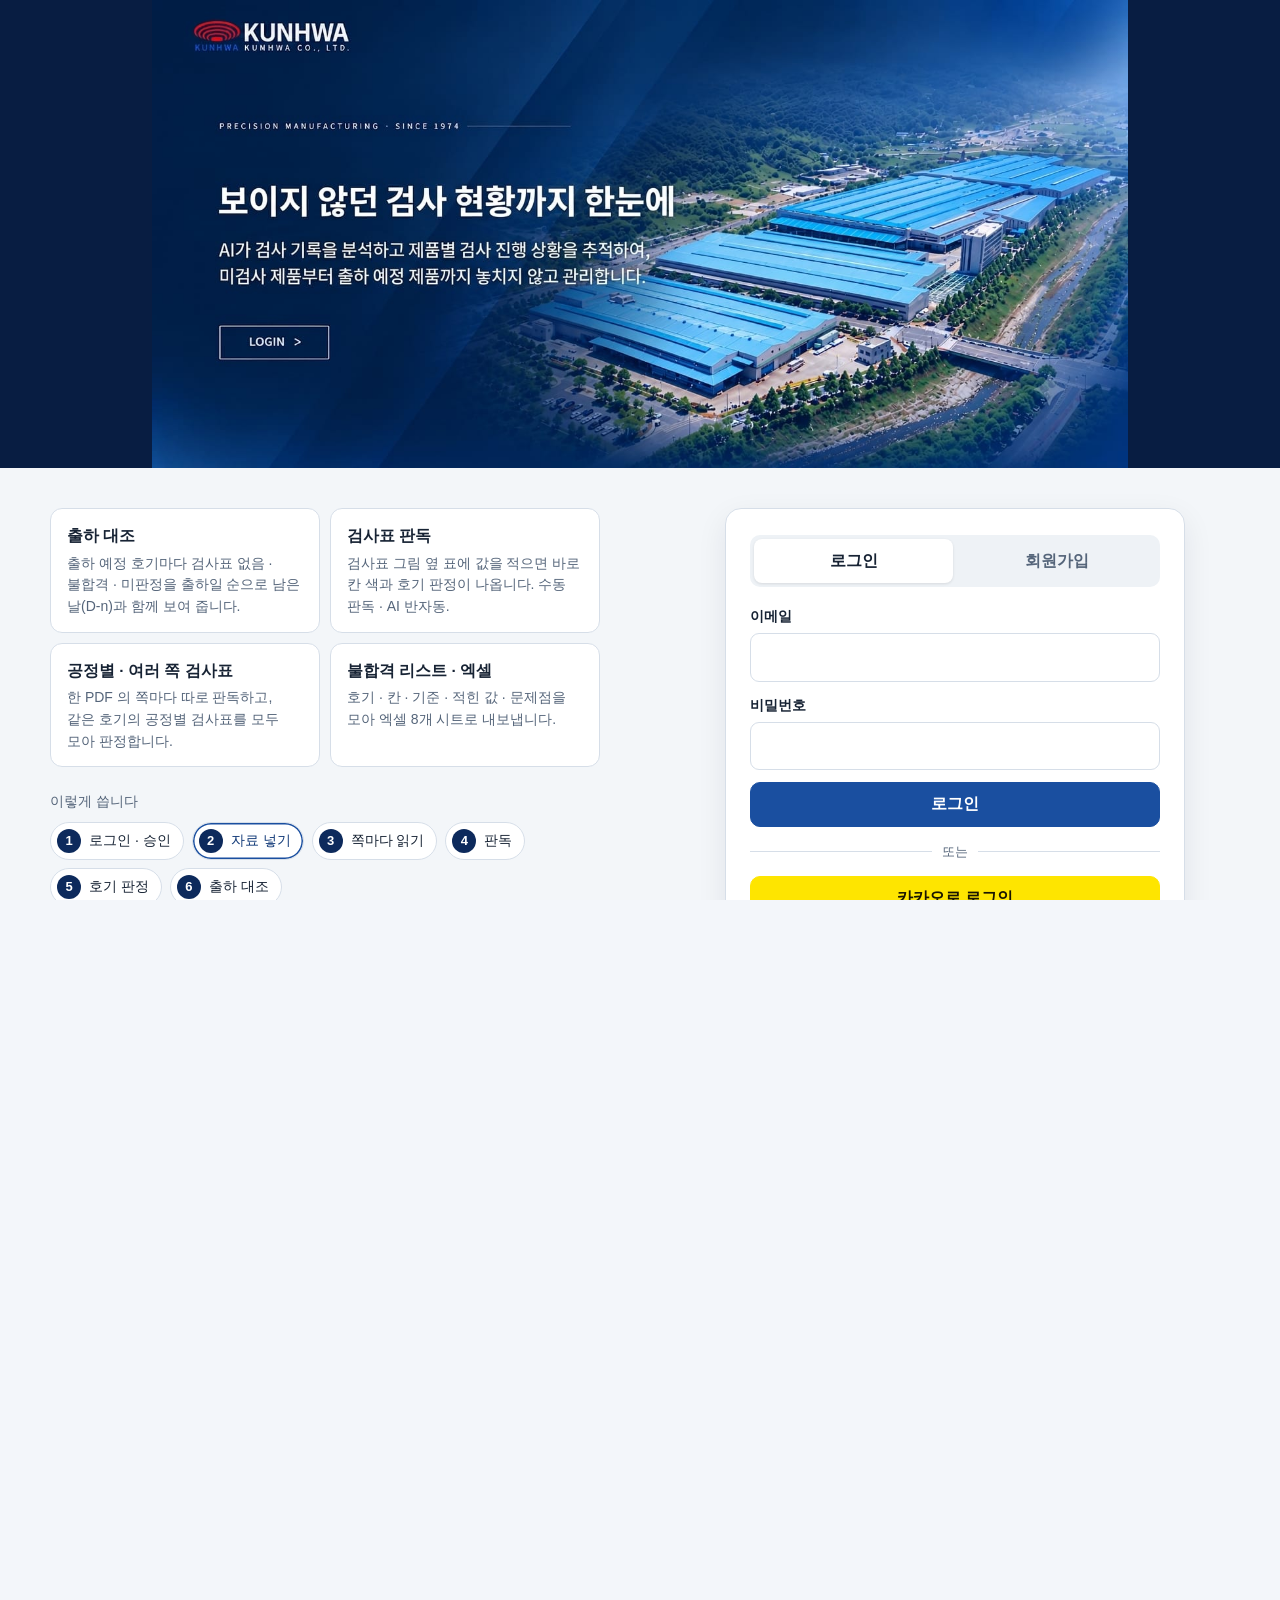
==== index.html @ 51ea40cb "대문 디자인 반영(01 회사 색 · 06 · 13 대문 그림 · 14 사진 배경) · 판 2026-11-10.3 Co-Authored-By: Claude Opus 5.5 <nore" ====
<!doctype html>
<html lang="ko">
<head>
  <meta charset="utf-8">
  <meta name="viewport" content="width=device-width, initial-scale=1">
  <title>불량 제품 파악 — v2.0</title>
  <meta name="description" content="공유폴더의 자주 검사 CHECK SHEET(수기 PDF)에서 모델·품번·호기와 측정값을 읽고(글자 층은 자동, 스캔은 사람·AI 반자동), 검사표에 적힌 공차로 호기별 합불을 판정해 출하일정과 맞춰 검사표 없음·불합격·미판정 리스트를 만드는 브라우저 도구(여러 쪽 · 공정별 검사표, 시트 풍선 체크)">
  <meta name="robots" content="noindex">
  <link rel="icon" href="data:image/svg+xml,%3Csvg xmlns='http://www.w3.org/2000/svg' viewBox='0 0 32 32'%3E%3Crect width='32' height='32' rx='7' fill='%230f2544'/%3E%3Cpath d='M9 6h11l4 4v16H9z' fill='none' stroke='%23fff' stroke-width='2'/%3E%3Cpath d='M12 18l3 3 6-7' fill='none' stroke='%237fb0ff' stroke-width='2.4'/%3E%3C/svg%3E">
  <!-- fresh-guard v3 (2026-10-21) — 배포 직후에도 강력 새로고침 없이 새 화면을 보이게 한다.
       GitHub Pages 는 HTML 을 max-age=600 으로 준다. 브라우저도, GitHub 앞단 캐시(Fastly)도 그동안 옛 HTML 을 줄 수 있다
       (Cloudflare 는 HTML 을 캐시하지 않는다 — cf-cache-status: DYNAMIC 실측).
       여기서 하는 일: 지금 화면의 Last-Modified(document.lastModified)와 서버의 최신 값(HEAD)을 비교해,
       서버 쪽이 새로우면 「?_fg=<판>」을 붙인 주소로 한 번 옮겨 간다. 질의가 붙은 주소는 브라우저 캐시에도 Fastly 캐시에도
       없어 반드시 새 판이 온다(실측 x-cache: MISS). 붙은 _fg 는 새 화면이 뜨자마자 주소창에서 지운다. 같은 판으로 두 번 돌지 않는다.
       v2: 열 때만이 아니라 앱 안 메뉴 이동(pushState·hashchange·popstate) 때도 15초에 한 번까지 다시 잰다(열어 둔 탭).
       v3: location.reload() 대신 질의 붙은 주소로 — reload 가 Fastly 에 남은 옛 판을 다시 받아 멈추던 것(10-21 build-data 강의안).
       탭 전환·포커스로는 옮기지 않는다(입력 유실). file:// 로 열면 아무것도 하지 않는다(data10-07 과 같음). ETag 는 Cloudflare 가 지워서 쓸 수 없다. 원본: dreamit-1000/scripts/fresh-guard/guard.html -->
  <script>(function(){try{var L=location,P='_fg',h=window.history,q=L.search;if(L.protocol==='file:')return;if(/[?&]_fg=/.test(q)&&h&&h.replaceState){q=q.replace(/([?&])_fg=[^&]*&?/,'$1').replace(/[?&]$/,'');h.replaceState(h.state,'',L.pathname+q+L.hash);}var d=Date.parse(document.lastModified),u=L.pathname+L.search,k='__fresh_guard',t=0;if(!d||!window.fetch||!window.sessionStorage)return;var g=function(s,v){return s+(s.indexOf('?')<0?'?':'&')+P+'='+v;};var c=function(){var n=Date.now();if(n-t<15000)return;t=n;fetch(g(u,n),{method:'HEAD',cache:'no-store'}).then(function(r){var lm=r.headers.get('last-modified'),f=lm&&Date.parse(lm);if(!f||f<=d+1000)return;if(sessionStorage.getItem(k)===lm)return;sessionStorage.setItem(k,lm);L.replace(g(L.pathname+L.search,f)+L.hash);})['catch'](function(){});};c();var p=h&&h.pushState;if(p)h.pushState=function(){var x=p.apply(this,arguments);c();return x;};addEventListener('hashchange',c);addEventListener('popstate',c);}catch(e){}})();</script>
  <link rel="stylesheet" href="css/style.css?v=2026-11-10.3">
  <!-- auth-kit: 로그인 전에는 도구 화면을 감춘다(js/auth.js 가 판정 뒤 푼다) -->
  <script>document.documentElement.classList.add('auth-lock')</script>
  <link rel="stylesheet" href="css/auth.css?v=2026-11-10.3">
  <!-- /auth-kit -->
</head>
<body>
  <a class="skip" href="#main">본문으로 건너뛰기</a>
  <div class="shell">
    <aside class="side" aria-label="주 메뉴">
      <a class="brand" href="#/import">
        <span class="brand-mark" aria-hidden="true">QC</span>
        <span class="brand-text">
          <span class="brand-name">불량 제품 파악</span>
          <span class="brand-sub">data10-13 · v2.0</span>
        </span>
      </a>
      <nav class="nav" id="nav"></nav>
    </aside>

    <div class="body">
      <header class="topbar">
        <a class="scope-chip" id="dataChip" href="#/ship"></a>
        <span class="topbar-note" id="storeNote"></span>
      </header>
      <div id="sampleBanner" class="sample-banner" hidden></div>
      <main id="main" class="main" tabindex="-1"></main>
      <footer class="site-footer">
        v2.0 · 엑셀과 PDF 는 이 브라우저 안에서만 읽고 저장합니다(서버로 보내지 않음) · AI 자동 보내기는 설정한 경우에만
      </footer>
    </div>
  </div>

  <div id="toast" class="toast" role="status" aria-live="polite" hidden></div>

  <!-- 로컬 파일(file://)로 열어도 돌도록 module 이 아닌 일반 스크립트로 불러옵니다. pdf.js 와 샘플 PDF 는 처음 필요할 때 불러옵니다(app.js) -->
  <script src="vendor/xlsx.full.min.js?v=2026-11-10.3"></script>
  <script src="js/logic.js?v=2026-11-10.3"></script>
  <script src="js/sample-data.js?v=2026-11-10.3"></script>
  <script src="js/store.js?v=2026-11-10.3"></script>
  <script src="js/ai-endpoint.js?v=2026-11-10.3"></script>
  <script src="js/ai-panel.js?v=2026-11-10.3"></script>
  <script src="js/app.js?v=2026-11-10.3"></script>
  <!-- auth-kit: 로그인 · 사용 신청 · 승인(정본 data10-00/kit/auth) -->
  <script src="vendor/supabase.js?v=2026-11-10.3"></script>
  <script src="js/auth-config.js?v=2026-11-10.3"></script>
  <script src="js/auth.js?v=2026-11-10.3"></script>
  <!-- /auth-kit -->
</body>
</html>
---- css/style.css ----
/* 불량 제품 파악 — 1단계 화면 스타일
   뼈대(짙은 남색 사이드바 + 밝은 본문)와 부품은 data10-11 에서 가져왔습니다.
   360px 까지 반응형, 좁은 화면에서는 사이드바가 위쪽 메뉴로 바뀝니다. 그래프 색은 --series-* 변수. */
:root {
  --container-pad: 16px;
  --bg: #f3f6fa;
  --surface: #ffffff;
  --text: #16202c;
  --muted: #56616f;
  --line: #d6dde6;
  --primary: #2f73d9;
  --primary-dark: #215cb4;
  --primary-soft: #e8f0fc;
  --on-primary: #ffffff;
  --side: #0f2544;
  --side-2: #183a66;
  --on-side: #e7eef8;
  --on-side-muted: #9fb2cc;
  --danger: #b3261e;
  --warn-bg: #fff4d6;
  --ok: #1b6e3a;
  --fact: #1b6e3a;
  --obs: #8a4b00;
  --radius: 10px;
  --series-1: #2a78d6;    /* 불량률 */
  --series-2: #eb6834;    /* 목표 초과·몰린 조건 */
  --series-3: #1baf7a;    /* 목표선 */
  --series-plan: #9aa7b8; /* 작업수량·표본 적음(중립 회색) */
  --caution-bg: #fff4d6;
  --caution: #6b4d00;
}
@media (min-width: 640px) { :root { --container-pad: 24px; } }
@media (min-width: 1024px) { :root { --container-pad: 32px; } }

*, *::before, *::after { box-sizing: border-box; }
html { -webkit-text-size-adjust: 100%; }
body {
  margin: 0;
  background: var(--bg);
  color: var(--text);
  font-family: "Pretendard", "Apple SD Gothic Neo", "Malgun Gothic", "Noto Sans KR", system-ui, sans-serif;
  font-size: 16px;
  line-height: 1.6;
  word-break: keep-all;
  overflow-wrap: break-word;
}
button, input, select, textarea { font: inherit; color: inherit; }
input[type="file"] { max-width: 100%; }
img { max-width: 100%; display: block; }
h1, h2, h3 { line-height: 1.3; margin: 0 0 .5em; }
h1 { font-size: 1.6rem; }
h2 { font-size: 1.2rem; }
h3 { font-size: 1.05rem; }
p { margin: 0 0 .75em; }
a { color: var(--primary); }
.sr { position: absolute; width: 1px; height: 1px; overflow: hidden; clip: rect(0 0 0 0); white-space: nowrap; }
.skip { position: absolute; left: -999px; }
.skip:focus { left: 8px; top: 8px; background: #fff; padding: 8px; z-index: 50; }
[hidden] { display: none !important; }

/* ── 뼈대: 사이드바 + 본문 ─────────────────── */
.shell { display: grid; grid-template-columns: 250px minmax(0, 1fr); min-height: 100vh; }
.side { background: var(--side); color: var(--on-side); padding: 20px 12px; position: sticky; top: 0; height: 100vh; overflow-y: auto; }
.brand { display: flex; align-items: center; gap: 10px; text-decoration: none; color: var(--on-side); padding: 0 8px 18px; }
.brand-mark { font-weight: 800; font-size: 1.4rem; letter-spacing: .02em; }
.brand-text { display: flex; flex-direction: column; min-width: 0; }
.brand-name { font-weight: 800; font-size: 1.05rem; }
.brand-sub { font-size: .78rem; color: var(--on-side-muted); }
.nav { display: flex; flex-direction: column; gap: 4px; }
.nav a {
  display: grid; grid-template-columns: 28px minmax(0, 1fr); gap: 2px 8px; align-items: baseline;
  padding: 10px 12px; border-radius: var(--radius); color: var(--on-side); text-decoration: none;
}
.nav a .no { font-size: .78rem; color: var(--on-side-muted); }
.nav a .t { font-weight: 700; font-size: .95rem; }
.nav a .s { grid-column: 2; font-size: .78rem; color: var(--on-side-muted); }
.nav a:hover { background: rgba(255, 255, 255, .06); }
.nav a[aria-current="page"] { background: var(--side-2); }
.nav a[aria-current="page"] .no { color: #7fb0ff; }

.body { min-width: 0; display: flex; flex-direction: column; }
.topbar {
  display: flex; flex-wrap: wrap; align-items: center; gap: 8px 16px;
  padding: 12px var(--container-pad); background: var(--surface); border-bottom: 1px solid var(--line);
  position: sticky; top: 0; z-index: 10;
}
.scope-chip {
  display: inline-flex; flex-wrap: wrap; gap: 2px 8px; align-items: center; min-width: 0; max-width: 100%;
  padding: 6px 14px; border-radius: 16px; background: var(--primary-soft); border: 1px solid #c3d6f3;
  color: #17427e; font-weight: 700; font-size: .9rem; text-decoration: none;
}
.scope-chip .dim { font-weight: 500; color: var(--muted); }
.topbar-note { margin-left: auto; font-size: .85rem; color: var(--muted); }
.sample-banner { background: var(--warn-bg); border-bottom: 1px solid #e8cf85; color: #5a4400; font-size: .92rem; padding: 8px var(--container-pad); }
.main { padding: 24px var(--container-pad) 48px; width: 100%; max-width: calc(1280px + 2 * var(--container-pad)); }
.main:focus { outline: none; }
.site-footer { margin-top: auto; border-top: 1px solid var(--line); background: var(--surface); color: var(--muted); font-size: .85rem; padding: 14px var(--container-pad); }

@media (max-width: 1023px) {
  .shell { grid-template-columns: minmax(0, 1fr); }
  .side { position: static; height: auto; padding: 12px var(--container-pad); }
  .brand { padding: 0 0 10px; }
  .nav { flex-direction: row; flex-wrap: wrap; gap: 4px; }
  .nav a { display: inline-flex; gap: 6px; padding: 6px 10px; }
  .nav a .s { display: none; }
  .topbar { position: static; }
}

/* ── 공통 부품 ─────────────────────────── */
.stage { font-size: .8rem; font-weight: 800; color: var(--primary); letter-spacing: .04em; margin-bottom: 4px; }
.page-head { display: flex; flex-wrap: wrap; align-items: flex-end; gap: 8px 16px; margin-bottom: 18px; }
.page-head .titles { margin-right: auto; min-width: 0; }
.page-head h1 { margin: 0; }
.page-head .lead { color: var(--muted); margin: 4px 0 0; }
.card { background: var(--surface); border: 1px solid var(--line); border-radius: 14px; padding: 20px; margin-bottom: 20px; min-width: 0; }
.card > h2 { font-size: 1.05rem; }
.note { color: var(--muted); font-size: .9rem; }
.grid-2 { display: grid; grid-template-columns: repeat(2, minmax(0, 1fr)); gap: 20px; }
@media (max-width: 900px) { .grid-2 { grid-template-columns: minmax(0, 1fr); } }

.btn {
  display: inline-flex; align-items: center; justify-content: center; gap: 8px;
  min-height: 44px; padding: 8px 16px; border-radius: var(--radius);
  border: 1px solid var(--line); background: var(--surface); cursor: pointer; font-weight: 700; text-decoration: none; color: var(--text);
}
.btn:hover { border-color: var(--primary); }
.btn:disabled { opacity: .5; cursor: not-allowed; }
.btn-primary { background: var(--primary); color: var(--on-primary); border-color: var(--primary); }
.btn-primary:hover { background: var(--primary-dark); }
.btn-danger { color: var(--danger); border-color: var(--danger); }
.btn-sm { min-height: 36px; padding: 4px 12px; font-size: .9rem; }
.btn-big { min-height: 52px; font-size: 1.05rem; padding: 12px 28px; }
.btn-row { display: flex; flex-wrap: wrap; gap: 8px; }

/* 양식 */
.form-grid { display: grid; grid-template-columns: repeat(3, minmax(0, 1fr)); gap: 14px 18px; }
.form-grid .span-all { grid-column: 1 / -1; }
@media (max-width: 1100px) { .form-grid { grid-template-columns: repeat(2, minmax(0, 1fr)); } }
@media (max-width: 560px) { .form-grid { grid-template-columns: minmax(0, 1fr); } }
.field { display: flex; flex-direction: column; gap: 4px; min-width: 0; }
.field > span { font-weight: 700; font-size: .9rem; }
.field > span .req { color: var(--danger); margin-left: 4px; }
.field input, .field select, .field textarea {
  width: 100%; min-height: 44px; padding: 8px 10px; border: 1px solid var(--line); border-radius: var(--radius); background: var(--surface);
}
.field textarea { min-height: 80px; resize: vertical; }
.field .hint { font-size: .82rem; color: var(--muted); }
.field .err { color: var(--danger); font-size: .88rem; }
.field.invalid input, .field.invalid select, .field.invalid textarea { border-color: var(--danger); }
fieldset.block { border: 1px solid var(--line); border-radius: 14px; padding: 16px 18px 18px; margin: 0 0 18px; background: var(--surface); min-width: 0; }
fieldset.block legend { font-weight: 800; padding: 0 6px; }
details.block { border: 1px solid var(--line); border-radius: 14px; padding: 8px 18px; margin: 0 0 10px; background: var(--surface); min-width: 0; }
details.block[open] { padding-bottom: 16px; }
details.block > summary { font-weight: 800; overflow-wrap: anywhere; }
.view-toggle { display: inline-flex; border: 1px solid var(--line); border-radius: 10px; overflow: hidden; }
.view-toggle button { border: 0; background: var(--surface); padding: 6px 14px; font: inherit; cursor: pointer; min-height: 36px; }
.view-toggle button[aria-pressed="true"] { background: var(--primary); color: #fff; font-weight: 700; }
table.list.pivot td.label { white-space: nowrap; }
table.list.alias td:first-child { font-weight: 700; }
.kind { display: inline-block; font-size: .75rem; font-weight: 800; padding: 1px 8px; border-radius: 999px; margin-left: 6px; vertical-align: middle; }
.kind.fact { background: #e3f3e8; color: var(--fact); }
.kind.obs { background: #fdf0dc; color: var(--obs); }
.kind.meta { background: #eef1f5; color: var(--muted); }
.submit-bar { display: flex; justify-content: flex-end; gap: 8px; flex-wrap: wrap; position: sticky; bottom: 0; background: var(--bg); padding: 12px 0; }

/* 표 */
.table-wrap { overflow-x: auto; border: 1px solid var(--line); border-radius: var(--radius); background: var(--surface); }
table.list { width: 100%; border-collapse: collapse; font-size: .92rem; }
table.list th, table.list td { padding: 8px 10px; border-bottom: 1px solid var(--line); text-align: left; vertical-align: top; }
table.list th { background: #eef2f7; white-space: nowrap; }
table.list td.num, table.list th.num { text-align: right; white-space: nowrap; }
table.list td.zero { color: #a3adba; }
table.list tr.differs td { background: #fffaf0; }
table.list td.blk { color: var(--muted); font-size: .82rem; white-space: nowrap; }
.heat-1 { background: #eef4fd; } .heat-2 { background: #d9e7fb; } .heat-3 { background: #bcd4f7; }

/* 통계 타일 */
.tiles { display: grid; grid-template-columns: repeat(4, minmax(0, 1fr)); gap: 12px; margin-bottom: 20px; }
@media (max-width: 900px) { .tiles { grid-template-columns: repeat(2, minmax(0, 1fr)); } }
.tile { background: var(--surface); border: 1px solid var(--line); border-radius: 14px; padding: 14px 16px; min-width: 0; }
.tile .k { font-size: .85rem; color: var(--muted); }
.tile .v { font-size: 1.6rem; font-weight: 800; }

/* 가져오기 */
.map-grid { display: grid; grid-template-columns: repeat(auto-fill, minmax(260px, 1fr)); gap: 10px 16px; }
.map-row { display: flex; flex-direction: column; gap: 4px; min-width: 0; border: 1px solid var(--line); border-radius: 10px; padding: 8px 10px; background: #fafbfd; }
.map-row .col { font-weight: 800; }
.map-row .ex { font-size: .8rem; color: var(--muted); overflow: hidden; text-overflow: ellipsis; white-space: nowrap; }
.map-row select { min-height: 38px; border: 1px solid var(--line); border-radius: 8px; padding: 4px 8px; background: #fff; width: 100%; }

.alert { padding: 10px 14px; border-radius: var(--radius); margin: 10px 0; }
.alert.warn { background: #fdecea; color: #7a1c14; }
.alert.info { background: #eaf1fa; color: #123a66; }
.empty { text-align: center; padding: 40px 16px; color: var(--muted); }

/* 대화상자·알림 */
.dialog { border: none; border-radius: 12px; padding: 0; width: min(640px, calc(100vw - 32px)); max-height: calc(100vh - 32px); }
.dialog::backdrop { background: rgba(0, 0, 0, .45); }
.dialog-body { padding: 20px; }
.dialog-actions { display: flex; justify-content: flex-end; gap: 8px; margin-top: 16px; flex-wrap: wrap; }
.toast { position: fixed; left: 50%; bottom: 24px; transform: translateX(-50%); background: #1b2430; color: #fff; padding: 12px 18px; border-radius: var(--radius); z-index: 100; max-width: calc(100vw - 32px); }
.toast.error { background: var(--danger); }


/* ── data09-25 에서 이어 온 부품 ─────────── */
.filters { display: grid; grid-template-columns: repeat(auto-fit, minmax(min(100%, 200px), 1fr)); gap: 12px 16px; align-items: end; }
.filters .span-all { grid-column: 1 / -1; margin: 0; }
h2.sec { font-size: 1.15rem; margin: 4px 0 12px; }
.tile .v { font-size: 1.35rem; }
.map-row.missing { border-color: var(--danger); background: #fdf3f2; }
.map-row .req { color: var(--danger); font-size: .78rem; }
details > summary { cursor: pointer; font-weight: 700; padding: 6px 0; min-height: 32px; }
details.warn-list ul { max-height: 240px; overflow: auto; font-size: .88rem; }
details.card.rules > summary { font-weight: 700; }
.charts { display: grid; grid-template-columns: repeat(2, minmax(0, 1fr)); gap: 16px; margin-bottom: 16px; }
@media (max-width: 900px) { .charts { grid-template-columns: minmax(0, 1fr); } }
.fig { margin: 0; border: 1px solid var(--line); border-radius: var(--radius); padding: 10px 12px; min-width: 0; background: var(--surface); }
.fig figcaption { font-weight: 800; font-size: .92rem; }
svg.chart { width: 100%; height: auto; display: block; }
svg.chart .grid { stroke: #e6eaf0; stroke-width: 1; }
svg.chart .axis { stroke: #b9c2ce; stroke-width: 1; }
svg.chart .tick { fill: var(--muted); font-size: 12px; }
svg.chart .ln { fill: none; stroke-width: 2; stroke-linejoin: round; }
svg.chart .dot { stroke: var(--surface); stroke-width: 2; }
.legend { display: flex; flex-wrap: wrap; gap: 4px 14px; font-size: .82rem; color: var(--muted); min-height: 4px; }
.legend .lg { display: inline-flex; align-items: center; gap: 6px; }
.legend i { width: 12px; height: 12px; border-radius: 3px; display: inline-block; }
table.list tr.sum td { background: #eef2f7; font-weight: 700; }
table.list tr.total td { background: #dfe7f2; }
table.list td.indent { padding-left: 22px; }
table.list.weekly td:last-child { min-width: 220px; }
table.list.items input[type="text"], table.list.items input:not([type]) { width: 100%; min-height: 36px; padding: 4px 6px; border: 1px solid var(--line); border-radius: 8px; }
table.list tr.excluded td { color: #8b95a3; }
.an-list { display: grid; gap: 10px; }
.an { border: 1px solid var(--line); border-left-width: 5px; border-radius: var(--radius); padding: 10px 14px; min-width: 0; }
.an.lv-bad { border-left-color: var(--danger); }
.an.lv-warn { border-left-color: #c98500; }
.an-top { display: flex; flex-wrap: wrap; align-items: center; gap: 4px 8px; }
.an-ev { margin: 6px 0 4px; font-weight: 600; }
.an .note { margin: 2px 0; }
.tag.caution { background: var(--caution-bg); color: var(--caution); }
.drop { display: flex; flex-wrap: wrap; align-items: center; gap: 10px 16px; padding: 22px; border: 2px dashed var(--line); border-radius: 14px; background: #fafbfd; margin-bottom: 12px; }
.drop.over { border-color: var(--primary); background: var(--primary-soft); }
.btn { position: relative; }
.btn input[type="file"] { position: absolute; width: 1px; height: 1px; overflow: hidden; clip: rect(0 0 0 0); }
.steps { margin: 8px 0 12px; padding-left: 22px; }
.mono { font-family: ui-monospace, Menlo, Consolas, monospace; font-size: .85rem; }
textarea { width: 100%; min-height: 120px; padding: 8px 10px; border: 1px solid var(--line); border-radius: var(--radius); background: var(--surface); resize: vertical; }
.paper { padding: 28px; }
.rp h1 { font-size: 1.4rem; }
.rp h2 { font-size: 1.1rem; margin-top: 18px; }
.rp .pre { white-space: pre-line; background: #fafbfd; border: 1px solid var(--line); border-radius: var(--radius); padding: 12px 14px; }
.ai-send { display: inline-flex; align-items: center; flex-wrap: wrap; gap: 4px; }
@media (max-width: 700px) { .paper { padding: 16px; } }

@media print {
  .side, .topbar, .site-footer, .sample-banner, .no-print, .toast, .filters { display: none !important; }
  .shell { display: block; }
  body { background: #fff; font-size: 10.5pt; }
  .main { padding: 0; max-width: none; }
  .card { border: none; padding: 0; }
  .table-wrap { overflow: visible; border: none; }
  table.list th, table.list td { padding: 3px 5px; }
}
.mask-box { border: 1px solid var(--line); border-radius: 12px; padding: 10px 14px; margin: 0 0 12px; background: #fafbfd; }
.mask-box .opt { margin: 0; }

/* ── data10-11 추가 ─────────────────────── */
.opt { position: relative; display: flex; gap: 10px; align-items: flex-start; padding: 10px 12px; border: 1px solid var(--line); border-radius: var(--radius); background: var(--surface); cursor: pointer; min-width: 0; }
.opt input { margin-top: 4px; flex: none; width: 18px; height: 18px; accent-color: var(--primary); }
.opt .t { font-weight: 700; display: block; }
.opt .s { font-size: .82rem; color: var(--muted); display: block; }
.tag { display: inline-block; font-size: .75rem; font-weight: 800; padding: 1px 8px; border-radius: 999px; background: #eef1f5; color: var(--muted); }
.tag.warn { background: #fdecea; color: #7a1c14; }
.tag.m4 { background: var(--primary-soft); color: #17427e; }
svg.chart .ref { stroke: var(--series-3); stroke-width: 2; stroke-dasharray: 6 4; }
svg.chart .ref.now { stroke: #8a95a5; }
svg.chart .ref-label { fill: #12704d; font-size: 12px; font-weight: 700; }
svg.chart .ref-label.now { fill: #56616f; }
svg.chart .tick.val { font-weight: 700; fill: var(--text); }
.legend .ref-sw { width: 16px; height: 0; border-top: 2px dashed var(--series-3); border-radius: 0; background: none; }
.legend .ref-sw.now { border-top-color: #8a95a5; }
table.list tr.small td { color: #8b95a3; }
table.list td.over { color: #9a2a12; font-weight: 700; }
table.list.cross td.num { min-width: 86px; }
table.list.cross td.heat-1 { background: #fdf0e8; } table.list.cross td.heat-2 { background: #fbd9c6; } table.list.cross td.heat-3 { background: #f6b896; }
table.list.cross td.low { background: #eaf5ef; }
.small-mark { color: #8b95a3; font-size: .8rem; white-space: nowrap; }
.hot-list { display: grid; gap: 10px; }
.hot { border: 1px solid var(--line); border-left: 5px solid var(--series-2); border-radius: var(--radius); padding: 10px 14px; min-width: 0; }
.hot-top { display: flex; flex-wrap: wrap; gap: 4px 8px; align-items: center; }
.hot-top strong { font-size: 1.02rem; }
.hot .ev { margin: 6px 0 2px; font-weight: 600; }
.hot .note { margin: 2px 0; }
.m4-sec { margin-bottom: 20px; }
.m4-sec > h2 { display: flex; flex-wrap: wrap; gap: 6px 10px; align-items: baseline; }
.dim-grid { display: grid; grid-template-columns: repeat(2, minmax(0, 1fr)); gap: 16px; }
@media (max-width: 1100px) { .dim-grid { grid-template-columns: minmax(0, 1fr); } }
.dim-box { min-width: 0; }
.dim-box h3 { margin-top: 4px; }
.tabs { display: flex; flex-wrap: wrap; gap: 6px; margin-bottom: 12px; }
.tabs button { min-height: 40px; padding: 6px 14px; border: 1px solid var(--line); border-radius: 999px; background: var(--surface); cursor: pointer; font-weight: 700; }
.tabs button[aria-pressed="true"] { background: var(--primary); border-color: var(--primary); color: var(--on-primary); }
.inline-form { display: grid; grid-template-columns: repeat(auto-fit, minmax(min(100%, 160px), 1fr)); gap: 10px 14px; align-items: end; }
.goal { display: flex; flex-wrap: wrap; gap: 4px 12px; align-items: baseline; }
.goal .big { font-size: 1.6rem; font-weight: 800; }
.goal .over { color: #9a2a12; }
.goal .ok { color: var(--ok); }
.tile .v.over { color: #9a2a12; }
.tile .v.ok { color: var(--ok); }
svg.chart.hbar .tick { font-size: 15px; }

/* ── data10-13 추가 (판독 화면 · 상태 표시) ─────────── */
.st { display: inline-block; font-size: .78rem; font-weight: 800; padding: 1px 9px; border-radius: 999px; white-space: nowrap; background: #eef1f5; color: var(--muted); }
.st.pass { background: #e3f3e8; color: var(--ok); }
.st.fail { background: #fdecea; color: #9a2a12; }
.st.hold { background: var(--caution-bg); color: var(--caution); }
.st.wait { background: var(--primary-soft); color: #17427e; }
.st.missing { background: #f3e8fd; color: #5b2a86; }
.st.nospec, .st.extra { background: #eef1f5; color: var(--muted); }
.st.near { background: #fff4d6; color: var(--caution); }
table.list tr.row-fail td { background: #fff7f5; }
table.list tr.row-missing td { background: #faf6fe; }
.read-bar { display: flex; flex-wrap: wrap; gap: 8px; align-items: center; margin-bottom: 12px; }
.read-bar select { min-height: 44px; border: 1px solid var(--line); border-radius: var(--radius); padding: 6px 10px; background: var(--surface); max-width: 100%; min-width: 0; flex: 1 1 260px; }
.read-grid { display: grid; grid-template-columns: minmax(0, 1fr) 380px; gap: 16px; align-items: start; }
@media (max-width: 1100px) { .read-grid { grid-template-columns: minmax(0, 1fr); } }
.viewer { border: 1px solid var(--line); border-radius: var(--radius); background: #e9edf2; overflow: auto; max-height: 82vh; min-width: 0; }
.viewer.big { max-height: 82vh; }
.page-wrap { position: relative; margin: 0 auto; background: #fff; }
.page-wrap canvas { display: block; width: 100%; height: auto; }
.mask-layer { position: absolute; inset: 0; }
.mask-layer.drawing { cursor: crosshair; touch-action: none; }
.mask { position: absolute; border: 2px dashed #b3261e; background: rgba(179, 38, 30, .08); }
.mask span { position: absolute; left: 0; top: -1.5em; font-size: .72rem; font-weight: 700; color: #7a1c14; background: #fff; padding: 0 4px; border-radius: 4px; white-space: nowrap; }
.viewer-msg { padding: 40px 16px; text-align: center; color: var(--muted); }
.read-form { position: sticky; top: 76px; }
@media (max-width: 1100px) { .read-form { position: static; } }
.item-rows { display: grid; gap: 8px; margin: 10px 0; }
.item-row { display: grid; grid-template-columns: minmax(0, 1fr) 120px; gap: 4px 10px; align-items: center; border: 1px solid var(--line); border-radius: var(--radius); padding: 8px 10px; background: #fafbfd; }
.item-row .nm { font-weight: 700; }
.item-row .sp { grid-column: 1; font-size: .8rem; color: var(--muted); }
.item-row input { grid-column: 2; grid-row: 1 / span 2; width: 100%; min-height: 44px; padding: 6px 8px; border: 1px solid var(--line); border-radius: 8px; font-size: 1.05rem; text-align: right; }
.item-row .jd { grid-column: 1 / -1; font-size: .82rem; min-height: 1.2em; }
.item-row.fail { border-color: #e7a99f; background: #fff7f5; }
.item-row.pass { border-color: #b9dcc5; }
.item-row.hold { border-color: #e8cf85; background: #fffbef; }
.item-row.low input { background: #fff4d6; }
.meta-grid { display: grid; grid-template-columns: repeat(3, minmax(0, 1fr)); gap: 8px; }
@media (max-width: 480px) { .meta-grid { grid-template-columns: minmax(0, 1fr); } }
.verdict { display: flex; flex-wrap: wrap; align-items: center; gap: 6px 10px; padding: 10px 12px; border-radius: var(--radius); background: #eef2f7; font-weight: 700; }
.mon-bars { display: grid; gap: 8px; }
.mon-bar { display: grid; grid-template-columns: 96px minmax(0, 1fr) 110px; gap: 10px; align-items: center; font-size: .9rem; }
.mon-bar .bar { display: flex; height: 22px; border-radius: 6px; overflow: hidden; background: #eef1f5; }
.mon-bar .bar i { display: block; height: 100%; }
.mon-bar .bar i.pass { background: #5fb27f; } .mon-bar .bar i.fail { background: #d4573f; } .mon-bar .bar i.hold { background: #e0b44a; }
.mon-bar .bar i.wait { background: #8fb3e8; } .mon-bar .bar i.missing { background: #a98bc9; }
.legend i.pass { background: #5fb27f; } .legend i.fail { background: #d4573f; } .legend i.hold { background: #e0b44a; } .legend i.wait { background: #8fb3e8; } .legend i.missing { background: #a98bc9; }
@media (max-width: 560px) { .mon-bar { grid-template-columns: 70px minmax(0, 1fr); } .mon-bar .num { grid-column: 1 / -1; } }
.steps-row { display: grid; grid-template-columns: repeat(3, minmax(0, 1fr)); gap: 12px; }
@media (max-width: 900px) { .steps-row { grid-template-columns: minmax(0, 1fr); } }
.step-card { border: 1px solid var(--line); border-radius: 14px; padding: 16px; background: var(--surface); min-width: 0; }
.step-card h3 { display: flex; gap: 8px; align-items: baseline; }
.step-card .done { color: var(--ok); font-size: .85rem; font-weight: 700; }
table.list.spec input { width: 100%; min-width: 64px; min-height: 36px; padding: 4px 6px; border: 1px solid var(--line); border-radius: 8px; }
table.list.spec select { min-height: 36px; border: 1px solid var(--line); border-radius: 8px; }
table.list td.nw { white-space: nowrap; }

/* ── 2차 (2026-10-28) — 자주 검사 CHECK SHEET 판독 표 · 출하 대조 ─────────── */
.read-grid { grid-template-columns: minmax(0, 1fr); }
@media (min-width: 1360px) { .read-grid { grid-template-columns: minmax(0, 1fr) 520px; } }
.read-form { position: static; }   /* 항목 표가 길어 화면보다 높을 수 있음 */
.meta-grid.six { grid-template-columns: repeat(3, minmax(0, 1fr)); }
@media (max-width: 560px) { .meta-grid.six { grid-template-columns: repeat(2, minmax(0, 1fr)); } }
.meta-grid .field input { min-height: 40px; }
.field.from-name input, input.from-name { background: #fff4d6; border-color: #e8cf85; }
table.list.sheet-grid { min-width: 100%; width: auto; }
table.list.sheet-grid th, table.list.sheet-grid td { padding: 4px 6px; vertical-align: middle; }
table.list.sheet-grid td.no { text-align: center; font-weight: 700; }
table.list.sheet-grid td.lab { min-width: 110px; }
table.list.sheet-grid td.lab small { display: block; color: var(--muted); font-size: .76rem; }
table.list.sheet-grid td.lab small.bad { color: #9a2a12; font-weight: 700; }
table.list.sheet-grid td.sub { font-size: .8rem; color: var(--muted); text-align: center; }
table.list.sheet-grid th.hcol { min-width: 84px; position: relative; padding-right: 20px; }
table.list.sheet-grid th.hcol input { width: 100%; min-height: 34px; padding: 3px 5px; border: 1px solid var(--line); border-radius: 6px; font-weight: 700; }
table.list.sheet-grid th.hcol .x { position: absolute; right: 2px; top: 50%; transform: translateY(-50%); border: 0; background: none; cursor: pointer; color: var(--muted); font-size: 1rem; padding: 2px; }
table.list.sheet-grid td.v input { width: 78px; min-height: 36px; padding: 3px 5px; border: 1px solid var(--line); border-radius: 6px; text-align: right; font-size: .98rem; background: #fff; }
table.list.sheet-grid td.v input.low { background: #fff4d6; }
table.list.sheet-grid td.v.pass input { border-color: #8fc8a4; }
table.list.sheet-grid td.v.near input { border-color: #e0b44a; }
table.list.sheet-grid td.v.chk input { border-color: #8fb3e8; }
table.list.sheet-grid td.v.fail input { border-color: #d4573f; background: #fdecea; color: #9a2a12; font-weight: 700; }
table.list.sheet-grid td.v.hold input { border-color: #e0b44a; background: #fffbef; }
table.list.sheet-grid td.pr input { width: 120px; min-height: 34px; padding: 3px 5px; border: 1px solid var(--line); border-radius: 6px; }
table.list.sheet-grid tr.first td { border-top: 2px solid var(--line); }
table.list.sheet-grid tfoot th, table.list.sheet-grid tfoot td { background: #eef2f7; }
.jd-detail { margin: 8px 0 0; min-height: 1.2em; }
.dd { font-variant-numeric: tabular-nums; white-space: nowrap; }
.dd.soon { color: #9a2a12; font-weight: 800; }
.dd.past { color: var(--muted); }
.ref-date { display: flex; flex-wrap: wrap; align-items: end; gap: 8px; }
.ref-date .field input { min-height: 40px; }
pre.prompt { white-space: pre-wrap; background: #fafbfd; border: 1px solid var(--line); border-radius: 10px; padding: 10px; overflow-wrap: anywhere; }

/* 2026-11-10 — 쪽 방향 · 가릴 영역 범위 · 수동 판독 · 보류 빈 칸 */
.rot-bar { align-items: center; margin: 0 0 10px; gap: 6px; }
.rot-bar .note { margin-right: 4px; }
.mask-help .field { margin: 0; max-width: 420px; }
.mask-help select { max-width: 100%; }
.mask .mask-x { position: absolute; right: -11px; top: -11px; width: 24px; height: 24px; min-height: 0; padding: 0; border-radius: 50%; border: 1px solid #b3261e; background: #fff; color: #b3261e; font-weight: 700; line-height: 1; cursor: pointer; }
.manual-bar .btn-row { margin: 0; }
table.list.sheet-grid td.v.empty input { border-color: #e0b44a; background: #fffbef; }
---- css/auth.css ----
/* data10 로그인 키트 — 정본: data10-00/kit/auth/css/auth.css (사본을 직접 고치지 말 것)
   로그인 전 대문 · 사용 신청 · 승인 대기 · 구성원 관리 창. 클래스는 모두 ag- / auth- 로 시작해 도구 화면과 섞이지 않는다. */
:root {
  --ag-ink: #172334; --ag-sub: #55657a; --ag-line: #d6dee8; --ag-bg: #f3f6f9;
  --ag-navy: #13274b; --ag-navy-2: #0c1b36; --ag-brand: #1f5fa8; --ag-brand-d: #174a84;
  --ag-ok: #1b6e3a; --ag-ok-bg: #e5f3ea; --ag-err: #b3261e; --ag-err-bg: #fdecea; --ag-warn: #7a5200; --ag-warn-bg: #fff4d6;
  --ag-accent: #a9c2e2;
  --ag-pad: 20px;
}
@media (min-width: 640px) { :root { --ag-pad: 28px; } }
@media (min-width: 1024px) { :root { --ag-pad: 40px; } }

/* 로그인 전에는 도구 화면을 감춘다(자리는 그대로 — 그래프 폭 계산이 흔들리지 않게 visibility) */
html.auth-lock body > *:not(#authGate) { visibility: hidden; }
html.auth-lock body { overflow: hidden; }

.ag {
  position: fixed; inset: 0; z-index: 2000; overflow-y: auto; -webkit-overflow-scrolling: touch;
  background: var(--ag-bg); color: var(--ag-ink);
  font: 16px/1.65 Pretendard, 'Apple SD Gothic Neo', 'Malgun Gothic', 'Noto Sans KR', sans-serif;
  word-break: keep-all; overflow-wrap: break-word;
}
.ag[hidden] { display: none; }
.ag *, .ag *::before, .ag *::after, .ag-modal * { box-sizing: border-box; }

.ag-wrap {
  max-width: calc(1180px + 2 * var(--ag-pad)); margin: 0 auto; padding: 0 var(--ag-pad);
  display: grid; grid-template-columns: minmax(0, 1fr); gap: 0;
}
.ag-hero {
  background: linear-gradient(160deg, var(--ag-navy) 0%, var(--ag-navy-2) 100%); color: #fff;
  margin: 0 calc(-1 * var(--ag-pad)); padding: 36px var(--ag-pad) 32px;
}
.ag-side { padding: 24px 0 8px; }
@media (min-width: 960px) {
  .ag { background: linear-gradient(90deg, var(--ag-navy-2) 0, var(--ag-navy-2) 50%, var(--ag-bg) 50%); }
  .ag-wrap { grid-template-columns: minmax(0, 1fr) minmax(0, 1fr); min-height: calc(100vh - 48px); align-items: center; }
  .ag-hero { margin: 0; padding: 56px 48px 56px 0; background: none; min-height: 100%; display: flex; flex-direction: column; justify-content: center; }
  .ag-side { padding: 56px 0 56px 48px; }
}
.ag-eyebrow { margin: 0 0 10px; font-size: 13.5px; letter-spacing: .02em; color: var(--ag-accent); }
.ag-hero h1 { margin: 0 0 14px; font-size: clamp(26px, 3.6vw, 38px); line-height: 1.3; color: #fff; font-weight: 800; }
.ag-lead { margin: 0 0 24px; color: #d7e3f2; font-size: 16.5px; max-width: 640px; }
.ag-feats { list-style: none; margin: 0 0 24px; padding: 0; display: grid; grid-template-columns: minmax(0, 1fr); gap: 10px; }
@media (min-width: 640px) { .ag-feats { grid-template-columns: repeat(2, minmax(0, 1fr)); } }
.ag-feats li { border: 1px solid rgba(255, 255, 255, .14); border-radius: 12px; padding: 14px 16px; background: rgba(255, 255, 255, .05); }
.ag-feats b { display: block; color: #fff; font-size: 15.5px; margin-bottom: 4px; }
.ag-feats span { display: block; color: #c4d3e6; font-size: 14px; line-height: 1.55; }
.ag-flow-t { margin: 0 0 8px; font-size: 13.5px; color: #a9c2e2; }
.ag-flow ol { list-style: none; margin: 0; padding: 0; display: flex; flex-wrap: wrap; gap: 8px; }
.ag-flow li { display: inline-flex; align-items: center; gap: 8px; padding: 6px 12px 6px 6px; border-radius: 999px; background: rgba(255, 255, 255, .08); color: #e6eef8; font-size: 14px; }
.ag-n { display: inline-grid; place-items: center; width: 24px; height: 24px; border-radius: 50%; background: #fff; color: var(--ag-navy); font-weight: 700; font-size: 13px; }

.ag-card { background: #fff; border: 1px solid var(--ag-line); border-radius: 16px; padding: 26px 24px; box-shadow: 0 10px 30px rgba(15, 30, 55, .08); max-width: 460px; margin: 0 auto; }
.ag-card h2 { margin: 6px 0 8px; font-size: 21px; color: var(--ag-ink); }
.ag-card p { margin: 0 0 12px; }
.ag-sub { color: var(--ag-sub); font-size: 14.5px; }
.ag-tabs { display: flex; gap: 4px; padding: 4px; background: #eef2f6; border-radius: 10px; margin: 0 0 18px; }
.ag-tabs button { flex: 1; border: 0; background: transparent; padding: 9px 10px; border-radius: 8px; font: inherit; font-weight: 600; color: var(--ag-sub); cursor: pointer; }
.ag-tabs button[aria-selected="true"] { background: #fff; color: var(--ag-ink); box-shadow: 0 1px 3px rgba(0, 0, 0, .1); }
.ag-form { display: grid; gap: 12px; }
.ag-form label { display: grid; gap: 5px; font-size: 14px; font-weight: 600; color: var(--ag-ink); }
.ag-form small { font-weight: 400; color: var(--ag-sub); }
.ag-form input { font: inherit; font-size: 16px; font-weight: 400; padding: 10px 12px; border: 1px solid var(--ag-line); border-radius: 9px; background: #fff; color: var(--ag-ink); width: 100%; }
.ag-form input::placeholder { color: #8a97a8; font-weight: 400; }
.ag-form input:focus { outline: 2px solid var(--ag-brand); outline-offset: 1px; border-color: var(--ag-brand); }
.ag-btn { font: inherit; font-weight: 700; display: inline-flex; align-items: center; justify-content: center; gap: 6px; min-height: 44px; padding: 8px 16px;
  border-radius: 10px; border: 1px solid var(--ag-line); background: #fff; color: var(--ag-ink); cursor: pointer; width: 100%; }
.ag-btn:hover { border-color: var(--ag-brand); }
.ag-btn:disabled { opacity: .6; cursor: progress; }
.ag-primary { background: var(--ag-brand); border-color: var(--ag-brand); color: #fff; }
.ag-primary:hover { background: var(--ag-brand-d); }
.ag-kakao { background: #fee500; border-color: #fee500; color: #191600; }
.ag-or { display: flex; align-items: center; gap: 10px; color: var(--ag-sub); font-size: 13px; margin: 14px 0; }
.ag-or::before, .ag-or::after { content: ''; flex: 1; height: 1px; background: var(--ag-line); }
.ag-hint { margin: 14px 0 0 !important; color: var(--ag-sub); font-size: 13.5px; }
.ag-msg { margin: 12px 0 0 !important; font-size: 14px; min-height: 1em; color: var(--ag-sub); }
.ag-msg:empty { display: none; }
.ag-msg.is-err { color: var(--ag-err); background: var(--ag-err-bg); padding: 8px 12px; border-radius: 8px; }
.ag-msg.is-ok { color: var(--ag-ok); background: var(--ag-ok-bg); padding: 8px 12px; border-radius: 8px; }
.ag-link { border: 0; background: none; color: var(--ag-sub); text-decoration: underline; font: inherit; font-size: 14px; cursor: pointer; margin-top: 14px; padding: 6px 0; }
.ag-badge { display: inline-block; padding: 3px 10px; border-radius: 999px; background: var(--ag-warn-bg); color: var(--ag-warn); font-size: 13px; font-weight: 700; }
.ag-badge.is-off { background: var(--ag-err-bg); color: var(--ag-err); }
.ag-claim { margin-top: 16px; padding: 14px; border: 1px dashed var(--ag-line); border-radius: 10px; font-size: 14px; color: var(--ag-sub); }
.ag-foot { text-align: center; color: var(--ag-sub); font-size: 13px; margin: 0; padding: 14px var(--ag-pad) 22px; }
@media (min-width: 960px) { .ag-foot { color: #8fa3bd; text-align: left; max-width: calc(1180px + 2 * var(--ag-pad)); margin: 0 auto; } }

/* 상단 바 계정 칩 */
.auth-chip { display: flex; align-items: center; gap: 6px; margin-left: auto; flex-wrap: nowrap; font-size: 13.5px; }
.auth-chip.is-float { position: fixed; top: 10px; right: 10px; z-index: 1500; background: #fff; border: 1px solid var(--ag-line); border-radius: 999px; padding: 4px 6px 4px 12px; }
.auth-chip-name { max-width: 9em; overflow: hidden; text-overflow: ellipsis; white-space: nowrap; font-weight: 600; }
.auth-chip-btn { font: inherit; font-size: 13px; border: 1px solid var(--ag-line); background: #fff; color: var(--ag-ink); border-radius: 8px; padding: 5px 10px; cursor: pointer; white-space: nowrap; display: inline-flex; align-items: center; gap: 4px; }
.auth-chip-btn:hover { border-color: var(--ag-brand); color: var(--ag-brand); }
.auth-chip-n { display: inline-grid; place-items: center; min-width: 18px; height: 18px; padding: 0 5px; border-radius: 9px; background: var(--ag-err); color: #fff; font-size: 11.5px; font-weight: 700; }
.auth-chip-n[hidden] { display: none; }
@media (max-width: 639px) { .auth-chip-name { display: none; } }

/* 구성원 관리 창 */
.ag-modal { position: fixed; inset: 0; z-index: 2100; background: rgba(10, 20, 35, .5); display: flex; align-items: flex-start; justify-content: center; padding: 24px 12px; overflow-y: auto;
  font: 15px/1.6 Pretendard, 'Apple SD Gothic Neo', 'Malgun Gothic', sans-serif; color: var(--ag-ink); word-break: keep-all; overflow-wrap: break-word; }
.ag-modal[hidden] { display: none; }
.ag-panel { background: #fff; border-radius: 14px; width: 100%; max-width: 980px; padding: 20px 22px 24px; }
.ag-panel-h { display: flex; align-items: center; justify-content: space-between; gap: 12px; }
.ag-panel-h h2 { margin: 0; font-size: 20px; }
.ag-x { border: 0; background: none; font-size: 26px; line-height: 1; cursor: pointer; color: var(--ag-sub); padding: 4px 8px; }
.ag-panel .ag-tabs { max-width: 320px; margin: 12px 0; }
.ag-tablewrap { overflow-x: auto; }
.ag-table { width: 100%; border-collapse: collapse; font-size: 14.5px; }
.ag-table th, .ag-table td { text-align: left; vertical-align: top; padding: 10px 8px; border-bottom: 1px solid var(--ag-line); }
.ag-table th { background: #f1f4f8; font-size: 13.5px; white-space: nowrap; }
.ag-table small { color: var(--ag-sub); }
.ag-acts { display: flex; flex-wrap: wrap; gap: 6px; min-width: 150px; }
.ag-btn.ag-sm { width: auto; min-height: 34px; padding: 4px 10px; font-size: 13.5px; }
.ag-st { display: inline-block; padding: 1px 8px; border-radius: 999px; font-size: 12.5px; font-weight: 700; background: #eef2f6; color: var(--ag-sub); }
.ag-st.is-pending { background: var(--ag-warn-bg); color: var(--ag-warn); }
.ag-st.is-active { background: var(--ag-ok-bg); color: var(--ag-ok); }
.ag-st.is-disabled { background: var(--ag-err-bg); color: var(--ag-err); }
.ag-st.is-admin { background: #e6eef9; color: var(--ag-brand-d); }
/* 밝은 테마(plan.json landing.theme = "light") — 바탕은 --ag-bg, 글자는 --ag-ink, 강조는 --ag-accent */
.ag-light, .ag-light .ag-hero { background: var(--ag-bg); }
@media (min-width: 960px) { .ag.ag-light { background: var(--ag-bg); } }
.ag-light .ag-hero { color: var(--ag-ink); }
.ag-light .ag-hero h1 { color: var(--ag-navy); font-size: clamp(30px, 4.2vw, 46px); line-height: 1.25; }
.ag-light .ag-eyebrow { font-size: 16px; font-weight: 700; }
.ag-light .ag-lead { color: var(--ag-sub); font-size: 17px; }
.ag-light .ag-feats li { background: #fff; border-color: var(--ag-line); }
.ag-light .ag-feats b { color: var(--ag-ink); }
.ag-light .ag-feats span { color: var(--ag-sub); }
.ag-light .ag-flow-t { color: var(--ag-sub); }
.ag-light .ag-flow li { background: #fff; color: var(--ag-ink); border: 1px solid var(--ag-line); }
.ag-light .ag-n { background: var(--ag-navy); color: #fff; }
.ag-light .ag-primary { background: var(--ag-navy); border-color: var(--ag-navy); }
.ag-light .ag-primary:hover { background: var(--ag-navy-2); }
@media (min-width: 960px) { .ag-light .ag-foot { color: var(--ag-sub); } }
/* 대문 그림(SVG) — 현장 데이터 → 관리도. 색은 currentColor 하나로(테마마다 .ag-art color 만 바꾼다) */
.ag-hero { position: relative; overflow: hidden; }
.ag-hero > :not(.ag-art) { position: relative; z-index: 1; }
.ag-art { position: absolute; z-index: 0; pointer-events: none; color: #7fa6d6; opacity: .3;
  right: -40px; top: 8px; width: min(560px, 78%); height: auto; }
.ag-par { transition: transform .6s cubic-bezier(.2, .7, .2, 1); }
.ag-line { fill: none; stroke: currentColor; stroke-width: 2.5; stroke-linecap: round; }
.ag-ucl { stroke: currentColor; stroke-width: 1; stroke-dasharray: 5 6; opacity: .55; }
.ag-lbl { fill: currentColor; font-size: 12px; opacity: .7; font-family: inherit; }
.ag-pt { fill: var(--ag-navy-2); stroke: currentColor; stroke-width: 2; }
.ag-ring { fill: none; stroke: currentColor; stroke-width: 2; transform-box: fill-box; transform-origin: center; opacity: 0; }
@media (max-width: 639px) { .ag-art { width: 92%; right: -24px; top: 0; opacity: .28; } .ag-lbl { display: none; } }
/* 데스크톱: 왼쪽 칸 맨 아래 띠(내용과 겹치지 않게 그만큼 아래 여백을 둔다) */
@media (min-width: 960px) {
  .ag-hero { padding-bottom: 210px; }
  .ag-art { top: auto; bottom: 34px; left: 0; right: 32px; width: auto; max-width: 600px; opacity: .55; }
}
.ag-light .ag-art { color: var(--ag-navy); opacity: .26; }
.ag-light .ag-pt { fill: var(--ag-bg); }

/* 「이렇게 씁니다」 단계 — 차례로 밝아진다(그림의 점과 함께) */
.ag-flow li { transition: background-color .35s, box-shadow .35s, color .35s; }
.ag-flow li.is-on { background: rgba(255, 255, 255, .18); box-shadow: inset 0 0 0 1px rgba(255, 255, 255, .45); color: #fff; }
.ag-light .ag-flow li.is-on { background: #fff; box-shadow: inset 0 0 0 1.5px var(--ag-navy); color: var(--ag-navy); }

/* 효과 — .ag-fx 는 JS 가 처음 한 번만 붙인다(모션 최소화면 붙이지 않음). 효과가 없어도 모든 내용은 보인다. */
@keyframes agDraw { to { stroke-dashoffset: 0; } }
@keyframes agFade { from { opacity: 0; } }
@keyframes agUp { from { opacity: 0; transform: translateY(12px); } }
@keyframes agPop { from { opacity: 0; transform: scale(.4); } }
@keyframes agPulse { 0% { opacity: .85; transform: scale(.6); } 100% { opacity: 0; transform: scale(2.2); } }
.ag-fx .ag-line { stroke-dasharray: 1; stroke-dashoffset: 1; animation: agDraw 1.8s cubic-bezier(.4, 0, .2, 1) .2s forwards; }
.ag-fx .ag-area { animation: agFade 1.2s ease 1s both; }
.ag-fx .ag-pt { transform-box: fill-box; transform-origin: center; animation: agPop .45s cubic-bezier(.2, .9, .3, 1.4) var(--d, 1s) both; }
.ag-fx .ag-eyebrow, .ag-fx .ag-hero h1, .ag-fx .ag-lead { animation: agUp .6s ease both; }
.ag-fx .ag-hero h1 { animation-delay: .08s; } .ag-fx .ag-lead { animation-delay: .16s; }
.ag-fx .ag-feats li { animation: agUp .55s ease both; }
.ag-fx .ag-feats li:nth-child(1) { animation-delay: .28s; } .ag-fx .ag-feats li:nth-child(2) { animation-delay: .36s; }
.ag-fx .ag-feats li:nth-child(3) { animation-delay: .44s; } .ag-fx .ag-feats li:nth-child(4) { animation-delay: .52s; }
.ag-fx .ag-flow { animation: agUp .55s ease .62s both; }
.ag-fx .ag-card { animation: agUp .6s ease .18s both; }
.ag-ring { animation: agPulse 2.4s ease-out infinite; }
.ag-feats li { transition: border-color .25s, background-color .25s; }
.ag-feats li:hover { border-color: rgba(255, 255, 255, .32); background: rgba(255, 255, 255, .08); }
.ag-light .ag-feats li:hover { border-color: var(--ag-navy); background: #fff; }

/* ───────── 대문 사진 ───────── */
.ag-sr { position: absolute !important; width: 1px; height: 1px; overflow: hidden; clip: rect(0 0 0 0); white-space: nowrap; }
/* banner: 완성 그림을 위에 그대로(잘리지 않게), 아래에 기능 · 로그인 */
.ag.ag-has-banner { background: var(--ag-bg); }
.ag-banner { background: var(--ag-navy-2); display: flex; justify-content: center; }
.ag-banner { cursor: pointer; }
.ag-banner img { display: block; width: 100%; max-width: 1600px; height: auto; max-height: 72vh; object-fit: contain; }
/* 데스크톱: 그림 아래로 로그인 카드가 첫 화면에 걸리게 높이를 줄인다 */
@media (min-width: 960px) { .ag-banner img { max-height: 52vh; } }
.ag-banner:focus-visible { outline: 3px solid var(--ag-brand); outline-offset: -3px; }
.ag-wrap-banner { padding-top: 24px; padding-bottom: 8px; }
.ag-has-banner .ag-hero-sub { background: none; color: var(--ag-ink); margin: 0; padding: 0 0 8px; }
.ag-has-banner .ag-feats li { background: #fff; border-color: var(--ag-line); }
.ag-has-banner .ag-feats b { color: var(--ag-ink); } .ag-has-banner .ag-feats span { color: var(--ag-sub); }
.ag-has-banner .ag-flow-t { color: var(--ag-sub); }
.ag-has-banner .ag-flow li { background: #fff; color: var(--ag-ink); border: 1px solid var(--ag-line); }
.ag-has-banner .ag-flow li.is-on { box-shadow: inset 0 0 0 1.5px var(--ag-brand); color: var(--ag-brand-d); }
.ag-has-banner .ag-n { background: var(--ag-navy); color: #fff; }
@media (min-width: 960px) {
  .ag-wrap-banner { min-height: 0; align-items: start; padding-top: 32px; }
  .ag-has-banner .ag-hero-sub { padding: 8px 40px 24px 0; min-height: 0; }
  .ag-has-banner .ag-side { padding: 8px 0 24px 40px; }
  .ag-has-banner .ag-foot { color: var(--ag-sub); }
}
/* cover: 사진 위에 대표색을 덮는다(글자 대비를 위해 왼쪽을 더 짙게) */
.ag-hero.ag-cover { background:
  linear-gradient(100deg, color-mix(in srgb, var(--ag-navy-2) 94%, transparent) 0%, color-mix(in srgb, var(--ag-navy) 82%, transparent) 55%, color-mix(in srgb, var(--ag-navy) 45%, transparent) 100%),
  var(--ag-photo) center / cover no-repeat, var(--ag-navy-2); }
@media (min-width: 960px) {
  .ag.ag-has-cover { background: linear-gradient(90deg, var(--ag-navy-2) 0, var(--ag-navy-2) 50%, var(--ag-bg) 50%); }
  .ag-has-cover .ag-wrap { max-width: none; padding-left: 0; }
  .ag-has-cover .ag-hero.ag-cover { margin: 0; padding: 56px 48px 56px max(var(--ag-pad), calc((100vw - 1180px) / 2)); min-height: 100vh; }
}

@media (prefers-reduced-motion: reduce) {
  .ag *, .ag-modal * { transition: none !important; animation: none !important; }
  .ag-ring { opacity: .6; }
}
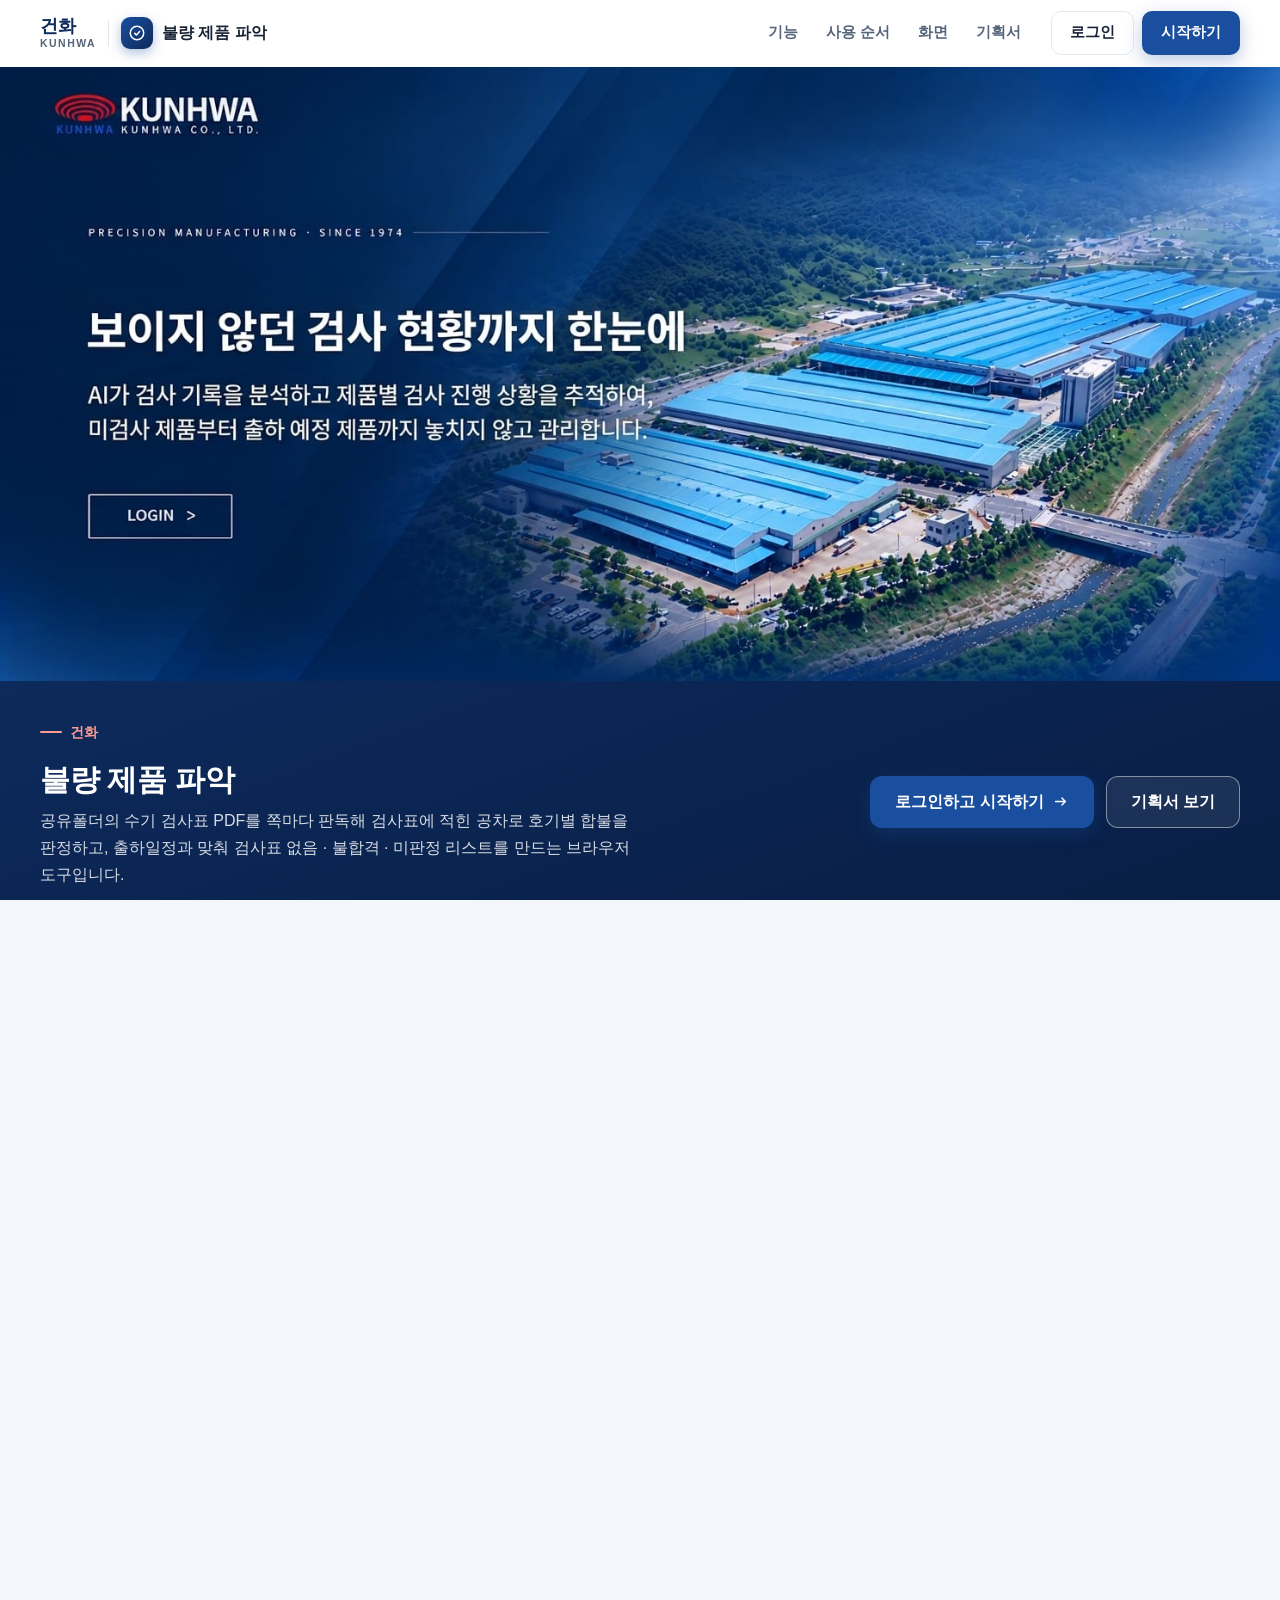
==== commit ba380091: "로그인 전 화면 홈페이지형 · 회사 색 · 판 2026-11-10.6 Co-Authored-By: Claude Opus 5.5 <noreply@anthropic.com>" ====
--- a/index.html
+++ b/index.html
@@ -17,10 +17,10 @@
        v3: location.reload() 대신 질의 붙은 주소로 — reload 가 Fastly 에 남은 옛 판을 다시 받아 멈추던 것(10-21 build-data 강의안).
        탭 전환·포커스로는 옮기지 않는다(입력 유실). file:// 로 열면 아무것도 하지 않는다(data10-07 과 같음). ETag 는 Cloudflare 가 지워서 쓸 수 없다. 원본: dreamit-1000/scripts/fresh-guard/guard.html -->
   <script>(function(){try{var L=location,P='_fg',h=window.history,q=L.search;if(L.protocol==='file:')return;if(/[?&]_fg=/.test(q)&&h&&h.replaceState){q=q.replace(/([?&])_fg=[^&]*&?/,'$1').replace(/[?&]$/,'');h.replaceState(h.state,'',L.pathname+q+L.hash);}var d=Date.parse(document.lastModified),u=L.pathname+L.search,k='__fresh_guard',t=0;if(!d||!window.fetch||!window.sessionStorage)return;var g=function(s,v){return s+(s.indexOf('?')<0?'?':'&')+P+'='+v;};var c=function(){var n=Date.now();if(n-t<15000)return;t=n;fetch(g(u,n),{method:'HEAD',cache:'no-store'}).then(function(r){var lm=r.headers.get('last-modified'),f=lm&&Date.parse(lm);if(!f||f<=d+1000)return;if(sessionStorage.getItem(k)===lm)return;sessionStorage.setItem(k,lm);L.replace(g(L.pathname+L.search,f)+L.hash);})['catch'](function(){});};c();var p=h&&h.pushState;if(p)h.pushState=function(){var x=p.apply(this,arguments);c();return x;};addEventListener('hashchange',c);addEventListener('popstate',c);}catch(e){}})();</script>
-  <link rel="stylesheet" href="css/style.css?v=2026-11-10.3">
+  <link rel="stylesheet" href="css/style.css?v=2026-11-10.6">
   <!-- auth-kit: 로그인 전에는 도구 화면을 감춘다(js/auth.js 가 판정 뒤 푼다) -->
   <script>document.documentElement.classList.add('auth-lock')</script>
-  <link rel="stylesheet" href="css/auth.css?v=2026-11-10.3">
+  <link rel="stylesheet" href="css/auth.css?v=2026-11-10.6">
   <!-- /auth-kit -->
 </head>
 <body>
@@ -53,17 +53,17 @@
   <div id="toast" class="toast" role="status" aria-live="polite" hidden></div>
 
   <!-- 로컬 파일(file://)로 열어도 돌도록 module 이 아닌 일반 스크립트로 불러옵니다. pdf.js 와 샘플 PDF 는 처음 필요할 때 불러옵니다(app.js) -->
-  <script src="vendor/xlsx.full.min.js?v=2026-11-10.3"></script>
-  <script src="js/logic.js?v=2026-11-10.3"></script>
-  <script src="js/sample-data.js?v=2026-11-10.3"></script>
-  <script src="js/store.js?v=2026-11-10.3"></script>
-  <script src="js/ai-endpoint.js?v=2026-11-10.3"></script>
-  <script src="js/ai-panel.js?v=2026-11-10.3"></script>
-  <script src="js/app.js?v=2026-11-10.3"></script>
+  <script src="vendor/xlsx.full.min.js?v=2026-11-10.6"></script>
+  <script src="js/logic.js?v=2026-11-10.6"></script>
+  <script src="js/sample-data.js?v=2026-11-10.6"></script>
+  <script src="js/store.js?v=2026-11-10.6"></script>
+  <script src="js/ai-endpoint.js?v=2026-11-10.6"></script>
+  <script src="js/ai-panel.js?v=2026-11-10.6"></script>
+  <script src="js/app.js?v=2026-11-10.6"></script>
   <!-- auth-kit: 로그인 · 사용 신청 · 승인(정본 data10-00/kit/auth) -->
-  <script src="vendor/supabase.js?v=2026-11-10.3"></script>
-  <script src="js/auth-config.js?v=2026-11-10.3"></script>
-  <script src="js/auth.js?v=2026-11-10.3"></script>
+  <script src="vendor/supabase.js?v=2026-11-10.6"></script>
+  <script src="js/auth-config.js?v=2026-11-10.6"></script>
+  <script src="js/auth.js?v=2026-11-10.6"></script>
   <!-- /auth-kit -->
 </body>
 </html>
--- a/css/auth.css
+++ b/css/auth.css
@@ -216,3 +216,170 @@
   .ag *, .ag-modal * { transition: none !important; animation: none !important; }
   .ag-ring { opacity: .6; }
 }
+
+/* ═════════ 홈페이지 모드(로그인 전) — hp-* ═════════
+   색은 과제마다 --ag-navy · --ag-navy-2 · --ag-brand · --ag-brand-d · --ag-accent 로 바뀐다(plan.json landing.colors). */
+.ag.ag-home { background: #fff; color: var(--ag-ink); scroll-behavior: smooth; }
+@media (min-width: 960px) { .ag.ag-home { background: #fff; } }
+.ag-home.hp-modal-open { overflow: hidden; }
+.hp { --hp-pad: var(--ag-pad); --hp-max: 1200px; --hp-soft: #f4f7fb; --hp-line: #e2e8f0; font-size: 16px; }
+.hp-in { max-width: calc(var(--hp-max) + 2 * var(--hp-pad)); margin: 0 auto; padding: 0 var(--hp-pad); }
+.hp a { color: inherit; }
+.hp h1, .hp h2, .hp h3 { margin: 0; letter-spacing: -0.01em; }
+.hp-ic { width: 24px; height: 24px; fill: none; stroke: currentColor; stroke-width: 1.7; stroke-linecap: round; stroke-linejoin: round; flex: none; }
+.hp-ic-s { width: 17px; height: 17px; fill: none; stroke: currentColor; stroke-width: 1.9; stroke-linecap: round; stroke-linejoin: round; flex: none; }
+
+/* 머리글 */
+.hp-nav { position: sticky; top: 0; z-index: 30; background: rgba(255, 255, 255, .92); backdrop-filter: saturate(1.4) blur(10px); border-bottom: 1px solid transparent; transition: border-color .2s, box-shadow .2s; }
+.hp-nav.is-scrolled { border-bottom-color: var(--hp-line); box-shadow: 0 6px 20px rgba(15, 30, 55, .06); }
+.hp-nav-in { display: flex; align-items: center; gap: 18px; min-height: 66px; }
+.hp-brand { display: flex; align-items: center; gap: 12px; text-decoration: none; min-width: 0; flex: 1 1 auto; }
+.hp-logo { height: 30px; width: auto; display: block; }
+.hp-wordmark { display: inline-flex; flex-direction: column; line-height: 1.05; font-weight: 800; font-size: 18px; color: var(--ag-navy); white-space: nowrap; }
+.hp-wordmark small { font-size: 10.5px; font-weight: 700; letter-spacing: .14em; color: var(--ag-sub); margin-top: 3px; }
+.hp-div { width: 1px; height: 26px; background: var(--hp-line); flex: none; }
+.hp-tool { display: inline-flex; align-items: center; gap: 9px; min-width: 0; }
+.hp-mark { display: inline-grid; place-items: center; width: 32px; height: 32px; border-radius: 9px; flex: none;
+  background: linear-gradient(135deg, var(--ag-brand), var(--ag-navy)); color: #fff; box-shadow: 0 4px 12px color-mix(in srgb, var(--ag-brand) 35%, transparent); }
+.hp-mark-ic { width: 18px; height: 18px; fill: none; stroke: currentColor; stroke-width: 2; stroke-linecap: round; stroke-linejoin: round; }
+.hp-tool-t { font-weight: 700; font-size: 15.5px; color: var(--ag-ink); white-space: nowrap; overflow: hidden; text-overflow: ellipsis; }
+.hp-links { display: none; gap: 4px; }
+.hp-links a { text-decoration: none; color: var(--ag-sub); font-weight: 600; font-size: 14.5px; padding: 8px 12px; border-radius: 8px; }
+.hp-links a:hover { color: var(--ag-ink); background: var(--hp-soft); }
+.hp-acts { display: flex; gap: 8px; flex: none; }
+@media (min-width: 1024px) { .hp-links { display: flex; } }
+@media (max-width: 639px) { .hp-wordmark small, .hp-div, .hp-tool-t { display: none; } .hp-acts .hp-ghost { display: none; } }
+
+/* 단추 */
+.hp-btn { font: inherit; font-weight: 700; font-size: 14.5px; display: inline-flex; align-items: center; justify-content: center; gap: 8px;
+  min-height: 42px; padding: 9px 18px; border-radius: 10px; border: 1px solid transparent; cursor: pointer; text-decoration: none; white-space: nowrap; transition: background-color .2s, border-color .2s, transform .15s, box-shadow .2s; }
+.hp-btn:focus-visible { outline: 3px solid color-mix(in srgb, var(--ag-brand) 45%, transparent); outline-offset: 2px; }
+.hp-lg { min-height: 50px; padding: 12px 24px; font-size: 16px; border-radius: 12px; }
+.hp-primary { background: var(--ag-brand); color: #fff; box-shadow: 0 6px 18px color-mix(in srgb, var(--ag-brand) 30%, transparent); }
+.hp-primary:hover { background: var(--ag-brand-d); transform: translateY(-1px); }
+.hp-ghost { background: transparent; color: var(--ag-ink); border-color: var(--hp-line); }
+.hp-ghost:hover { border-color: var(--ag-brand); color: var(--ag-brand-d); }
+.hp-line { background: rgba(255, 255, 255, .08); color: #fff; border-color: rgba(255, 255, 255, .45); }
+.hp-line:hover { background: rgba(255, 255, 255, .16); }
+
+/* 히어로 */
+.hp-hero { position: relative; overflow: hidden; color: #fff;
+  background: radial-gradient(1200px 520px at 85% 15%, color-mix(in srgb, var(--ag-brand) 55%, transparent), transparent 60%),
+              linear-gradient(160deg, var(--ag-navy) 0%, var(--ag-navy-2) 100%); }
+.hp-hero::after { content: ''; position: absolute; inset: 0; pointer-events: none; opacity: .18;
+  background-image: radial-gradient(rgba(255, 255, 255, .55) 1px, transparent 1.2px); background-size: 26px 26px;
+  -webkit-mask-image: linear-gradient(180deg, #000 0%, transparent 85%); mask-image: linear-gradient(180deg, #000 0%, transparent 85%); }
+.hp-cover { background: linear-gradient(100deg, color-mix(in srgb, var(--ag-navy-2) 95%, transparent) 0%, color-mix(in srgb, var(--ag-navy) 86%, transparent) 50%, color-mix(in srgb, var(--ag-navy) 55%, transparent) 100%), var(--hp-photo) center / cover no-repeat, var(--ag-navy-2); }
+.hp-hero-in { position: relative; z-index: 1; display: grid; grid-template-columns: minmax(0, 1fr); gap: 40px; padding-top: 56px; padding-bottom: 64px; align-items: center; }
+@media (min-width: 1024px) { .hp-hero-in { grid-template-columns: minmax(0, 1fr) minmax(0, 1.08fr); gap: 56px; padding-top: 84px; padding-bottom: 96px; min-height: min(78vh, 760px); } }
+.hp-eyebrow { display: inline-flex; align-items: center; gap: 8px; margin: 0 0 16px; font-size: 14px; font-weight: 700; letter-spacing: .02em; color: var(--ag-accent); }
+.hp-eyebrow::before { content: ''; width: 22px; height: 2px; background: currentColor; border-radius: 2px; }
+.hp-hero h1 { font-size: clamp(30px, 4.6vw, 54px); line-height: 1.18; font-weight: 800; color: #fff; }
+.hp-lead { margin: 18px 0 0; font-size: clamp(16px, 1.5vw, 18.5px); line-height: 1.7; color: rgba(255, 255, 255, .84); max-width: 640px; }
+.hp-cta-row { display: flex; flex-wrap: wrap; gap: 12px; margin-top: 30px; }
+.hp-trust-chips { list-style: none; padding: 0; margin: 26px 0 0; display: flex; flex-wrap: wrap; gap: 8px 18px; }
+.hp-trust-chips li { display: inline-flex; align-items: center; gap: 7px; font-size: 14px; color: rgba(255, 255, 255, .78); }
+.hp-hero-vis { position: relative; }
+.hp-frame { margin: 0; border-radius: 14px; overflow: hidden; background: #fff; box-shadow: 0 30px 70px rgba(5, 12, 30, .45), 0 0 0 1px rgba(255, 255, 255, .12); }
+.hp-frame-bar { display: flex; align-items: center; gap: 6px; height: 34px; padding: 0 14px; background: #eef2f7; border-bottom: 1px solid #dfe5ee; }
+.hp-frame-bar i { width: 10px; height: 10px; border-radius: 50%; background: #cfd7e2; }
+.hp-frame-bar i:nth-child(1) { background: #ff6159; } .hp-frame-bar i:nth-child(2) { background: #ffbd2e; } .hp-frame-bar i:nth-child(3) { background: #28c941; }
+.hp-frame-bar span { margin-left: 10px; font-size: 12px; color: #6b7a8c; background: #fff; border-radius: 6px; padding: 2px 10px; overflow: hidden; text-overflow: ellipsis; white-space: nowrap; }
+.hp-frame img { display: block; width: 100%; height: auto; max-height: 520px; object-fit: cover; object-position: top left; }
+.hp-photo { margin: 0; border-radius: 18px; overflow: hidden; box-shadow: 0 30px 70px rgba(5, 12, 30, .45), 0 0 0 1px rgba(255, 255, 255, .12); aspect-ratio: 16 / 10; }
+.hp-photo img { width: 100%; height: 100%; object-fit: cover; display: block; }
+.hp-art { color: color-mix(in srgb, var(--ag-accent) 70%, #fff); opacity: .9; }
+.hp-art .ag-art { position: static; width: 100%; opacity: 1; }
+.hp-float { position: absolute; display: flex; align-items: center; gap: 10px; padding: 11px 16px; border-radius: 12px; background: #fff; color: var(--ag-ink);
+  font-weight: 700; font-size: 14px; box-shadow: 0 14px 34px rgba(5, 12, 30, .28); max-width: 260px; }
+.hp-float .hp-ic { color: var(--ag-brand); width: 22px; height: 22px; }
+.hp-float-1 { left: -18px; bottom: 28px; } .hp-float-2 { right: -14px; top: -16px; }
+@media (max-width: 1023px) { .hp-float { display: none; } }
+
+/* 배너(완성 그림) */
+.hp-banner { background: var(--ag-navy-2); }
+.hp-banner-btn { display: block; width: 100%; padding: 0; border: 0; background: none; cursor: pointer; }
+.hp-banner img { display: block; width: 100%; max-width: 1680px; margin: 0 auto; height: auto; max-height: 78vh; object-fit: contain; }
+.hp-intro { background: linear-gradient(160deg, var(--ag-navy) 0%, var(--ag-navy-2) 100%); color: #fff; }
+.hp-intro-in { display: flex; flex-wrap: wrap; align-items: center; justify-content: space-between; gap: 18px 40px; padding-top: 34px; padding-bottom: 80px; }   /* 아래 목표 카드가 40px 겹쳐 올라오므로 여백을 넉넉히 */
+.hp-intro .hp-cta-row { margin-top: 0; }
+.hp-h1s { font-size: clamp(22px, 2.6vw, 30px); line-height: 1.3; font-weight: 800; color: #fff; }
+.hp-intro .hp-lead { margin-top: 8px; font-size: 16px; }
+
+/* 섹션 */
+.hp-sec { padding: 72px 0; }
+@media (min-width: 1024px) { .hp-sec { padding: 96px 0; } }
+.hp-alt { background: var(--hp-soft); }
+.hp-head { max-width: 720px; margin: 0 0 40px; }
+.hp-kicker { margin: 0 0 10px; font-size: 13.5px; font-weight: 800; letter-spacing: .12em; color: var(--ag-brand); }
+.hp-head h2 { font-size: clamp(25px, 3vw, 36px); line-height: 1.25; font-weight: 800; color: var(--ag-ink); }
+.hp-goals { padding: 0; margin-top: -40px; position: relative; z-index: 2; }
+.hp-goal-grid { display: grid; grid-template-columns: minmax(0, 1fr); gap: 14px; }
+@media (min-width: 768px) { .hp-goal-grid { grid-template-columns: repeat(3, minmax(0, 1fr)); } }
+.hp-goal { background: #fff; border: 1px solid var(--hp-line); border-radius: 16px; padding: 22px 22px 20px; box-shadow: 0 14px 36px rgba(15, 30, 55, .08); }
+.hp-goal-n { display: inline-block; font-weight: 800; font-size: 13px; color: var(--ag-brand); letter-spacing: .08em; margin-bottom: 8px; }
+.hp-goal p { margin: 0; font-size: 15.5px; line-height: 1.6; color: var(--ag-ink); }
+.hp-feat-grid { display: grid; grid-template-columns: minmax(0, 1fr); gap: 16px; }
+@media (min-width: 640px) { .hp-feat-grid { grid-template-columns: repeat(2, minmax(0, 1fr)); } }
+@media (min-width: 1024px) { .hp-feat-grid { grid-template-columns: repeat(3, minmax(0, 1fr)); gap: 20px; } }
+.hp-feat { border: 1px solid var(--hp-line); border-radius: 16px; padding: 26px 24px; background: #fff; transition: border-color .2s, box-shadow .2s, transform .2s; }
+.hp-feat:hover { border-color: color-mix(in srgb, var(--ag-brand) 40%, var(--hp-line)); box-shadow: 0 16px 34px rgba(15, 30, 55, .08); transform: translateY(-2px); }
+.hp-feat-ic { display: inline-grid; place-items: center; width: 46px; height: 46px; border-radius: 12px; margin-bottom: 16px;
+  background: color-mix(in srgb, var(--ag-brand) 11%, #fff); color: var(--ag-brand); }
+.hp-feat h3 { font-size: 18px; font-weight: 800; color: var(--ag-ink); margin-bottom: 8px; }
+.hp-feat p { margin: 0; font-size: 15px; line-height: 1.65; color: var(--ag-sub); }
+.hp-steps { list-style: none; margin: 0; padding: 0; display: grid; grid-template-columns: minmax(0, 1fr); gap: 14px; counter-reset: st; }
+@media (min-width: 768px) { .hp-steps { grid-template-columns: repeat(auto-fit, minmax(170px, 1fr)); } }
+.hp-step { position: relative; background: #fff; border: 1px solid var(--hp-line); border-radius: 16px; padding: 22px 20px; transition: border-color .35s, box-shadow .35s; }
+.hp-step.is-on { border-color: var(--ag-brand); box-shadow: 0 0 0 3px color-mix(in srgb, var(--ag-brand) 16%, transparent); }
+.hp-step-n { display: inline-grid; place-items: center; width: 34px; height: 34px; border-radius: 50%; background: var(--ag-navy); color: #fff; font-weight: 800; margin-bottom: 14px; }
+.hp-step.is-on .hp-step-n { background: var(--ag-brand); }
+.hp-step h3 { font-size: 16.5px; font-weight: 800; color: var(--ag-ink); margin-bottom: 6px; }
+.hp-step p { margin: 0; font-size: 14.5px; line-height: 1.6; color: var(--ag-sub); }
+.hp-screen .hp-frame { box-shadow: 0 30px 70px rgba(15, 30, 55, .16), 0 0 0 1px var(--hp-line); }
+.hp-screen .hp-frame img { max-height: none; }
+.hp-cap { margin: 12px 0 0; text-align: center; font-size: 13.5px; color: var(--ag-sub); }
+.hp-trust { display: grid; grid-template-columns: minmax(0, 1fr); gap: 16px; }
+@media (min-width: 768px) { .hp-trust { grid-template-columns: repeat(3, minmax(0, 1fr)); } }
+.hp-tr { background: #fff; border-radius: 16px; padding: 26px 24px; border: 1px solid var(--hp-line); }
+.hp-tr > .hp-ic { color: var(--ag-brand); width: 30px; height: 30px; margin-bottom: 14px; }
+.hp-tr h3 { font-size: 17.5px; font-weight: 800; color: var(--ag-ink); margin-bottom: 8px; }
+.hp-tr p { margin: 0; font-size: 15px; line-height: 1.65; color: var(--ag-sub); }
+.hp-band { background: linear-gradient(120deg, var(--ag-navy) 0%, var(--ag-brand) 100%); color: #fff; }
+.hp-band-in { display: flex; flex-wrap: wrap; align-items: center; justify-content: space-between; gap: 18px 40px; padding-top: 56px; padding-bottom: 56px; }
+.hp-band h2 { font-size: clamp(22px, 2.6vw, 30px); font-weight: 800; color: #fff; }
+.hp-band p { margin: 8px 0 0; color: rgba(255, 255, 255, .82); }
+.hp-band .hp-cta-row { margin-top: 0; }
+.hp-onband { background: #fff; color: var(--ag-navy); }
+.hp-onband:hover { transform: translateY(-1px); }
+.hp-line-band { background: transparent; color: #fff; border-color: rgba(255, 255, 255, .6); }
+.hp-foot { background: var(--ag-navy-2); color: rgba(255, 255, 255, .72); font-size: 14px; }
+.hp-foot-in { padding-top: 34px; padding-bottom: 38px; display: grid; gap: 6px; }
+.hp-foot-brand { display: flex; flex-wrap: wrap; gap: 6px 12px; align-items: baseline; color: #fff; }
+.hp-foot-brand b { font-size: 16px; }
+.hp-foot p { margin: 0; } .hp-foot a { color: #fff; }
+.hp-foot-s { font-size: 13px; color: rgba(255, 255, 255, .55); }
+
+/* 로그인 창 */
+.hp-modal { position: fixed; inset: 0; z-index: 60; background: rgba(8, 16, 32, .55); backdrop-filter: blur(3px); display: flex; align-items: center; justify-content: center; padding: 18px; overflow-y: auto; }
+.hp-modal[hidden] { display: none; }
+.hp-dialog { position: relative; width: 100%; max-width: 440px; margin: auto; }
+.hp-dialog .ag-card { margin: 0; max-width: none; box-shadow: 0 30px 80px rgba(5, 12, 30, .35); }
+.hp-x { position: absolute; top: 10px; right: 12px; z-index: 2; border: 0; background: none; font-size: 26px; line-height: 1; color: var(--ag-sub); cursor: pointer; padding: 6px 8px; border-radius: 8px; }
+.hp-x:hover { background: var(--hp-soft, #f1f4f8); color: var(--ag-ink); }
+.hp-dialog .ag-tabs { margin-right: 34px; }
+
+/* 밝은 테마(light) — 히어로를 크림 · 남색으로 */
+.ag-light .hp-hero { background: radial-gradient(1000px 480px at 85% 10%, color-mix(in srgb, var(--ag-accent) 12%, transparent), transparent 60%), var(--ag-bg); color: var(--ag-ink); }
+.ag-light .hp-hero::after { opacity: .5; background-image: radial-gradient(color-mix(in srgb, var(--ag-navy) 18%, transparent) 1px, transparent 1.2px); }
+.ag-light .hp-hero h1 { color: var(--ag-navy); }
+.ag-light .hp-lead, .ag-light .hp-trust-chips li { color: var(--ag-sub); }
+.ag-light .hp-line { color: var(--ag-navy); border-color: color-mix(in srgb, var(--ag-navy) 35%, transparent); background: transparent; }
+.ag-light .hp-primary { background: var(--ag-navy); box-shadow: 0 6px 18px color-mix(in srgb, var(--ag-navy) 25%, transparent); }
+.ag-light .hp-primary:hover { background: var(--ag-navy-2); }
+.ag-light .hp-frame, .ag-light .hp-photo { box-shadow: 0 30px 70px rgba(40, 30, 20, .18), 0 0 0 1px var(--hp-line); }
+
+/* 떠오르기 — JS 가 hp-anim 을 붙였을 때만 숨긴다(효과가 꺼져도 내용은 보인다) */
+.hp-anim .hp-rv { opacity: 0; transform: translateY(18px); transition: opacity .7s ease, transform .7s cubic-bezier(.2, .7, .2, 1); }
+.hp-anim .hp-rv.is-in { opacity: 1; transform: none; }
+@media (prefers-reduced-motion: reduce) { .hp-anim .hp-rv { opacity: 1; transform: none; transition: none; } .ag-home { scroll-behavior: auto; } }
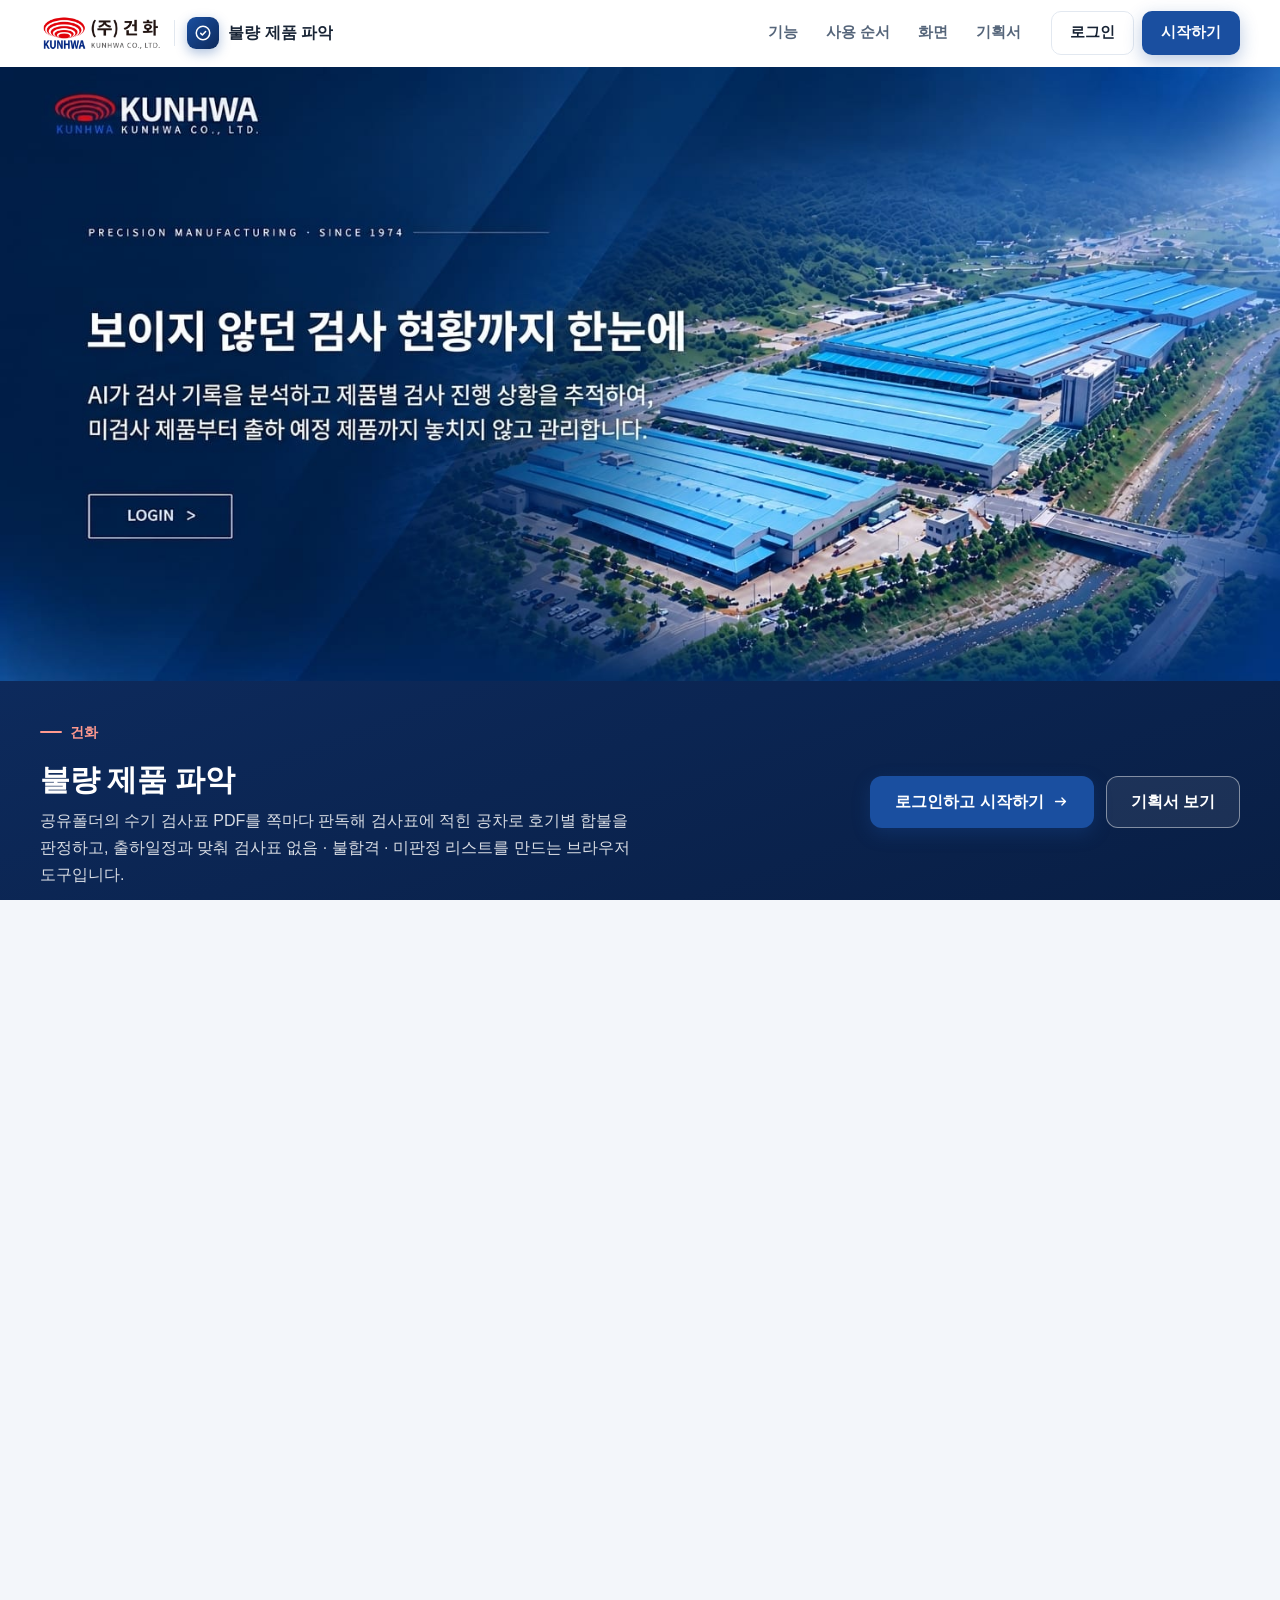
==== commit 26bfa5d1: "회사 로고 반영(로그인 전 머리글) · 판 2026-11-11.1 Co-Authored-By: Claude Opus 5.5 <noreply@anthropic.com>" ====
--- a/index.html
+++ b/index.html
@@ -3,7 +3,7 @@
 <head>
   <meta charset="utf-8">
   <meta name="viewport" content="width=device-width, initial-scale=1">
-  <title>불량 제품 파악 — v2.0</title>
+  <title>불량 제품 파악 — v2.4</title>
   <meta name="description" content="공유폴더의 자주 검사 CHECK SHEET(수기 PDF)에서 모델·품번·호기와 측정값을 읽고(글자 층은 자동, 스캔은 사람·AI 반자동), 검사표에 적힌 공차로 호기별 합불을 판정해 출하일정과 맞춰 검사표 없음·불합격·미판정 리스트를 만드는 브라우저 도구(여러 쪽 · 공정별 검사표, 시트 풍선 체크)">
   <meta name="robots" content="noindex">
   <link rel="icon" href="data:image/svg+xml,%3Csvg xmlns='http://www.w3.org/2000/svg' viewBox='0 0 32 32'%3E%3Crect width='32' height='32' rx='7' fill='%230f2544'/%3E%3Cpath d='M9 6h11l4 4v16H9z' fill='none' stroke='%23fff' stroke-width='2'/%3E%3Cpath d='M12 18l3 3 6-7' fill='none' stroke='%237fb0ff' stroke-width='2.4'/%3E%3C/svg%3E">
@@ -17,10 +17,10 @@
        v3: location.reload() 대신 질의 붙은 주소로 — reload 가 Fastly 에 남은 옛 판을 다시 받아 멈추던 것(10-21 build-data 강의안).
        탭 전환·포커스로는 옮기지 않는다(입력 유실). file:// 로 열면 아무것도 하지 않는다(data10-07 과 같음). ETag 는 Cloudflare 가 지워서 쓸 수 없다. 원본: dreamit-1000/scripts/fresh-guard/guard.html -->
   <script>(function(){try{var L=location,P='_fg',h=window.history,q=L.search;if(L.protocol==='file:')return;if(/[?&]_fg=/.test(q)&&h&&h.replaceState){q=q.replace(/([?&])_fg=[^&]*&?/,'$1').replace(/[?&]$/,'');h.replaceState(h.state,'',L.pathname+q+L.hash);}var d=Date.parse(document.lastModified),u=L.pathname+L.search,k='__fresh_guard',t=0;if(!d||!window.fetch||!window.sessionStorage)return;var g=function(s,v){return s+(s.indexOf('?')<0?'?':'&')+P+'='+v;};var c=function(){var n=Date.now();if(n-t<15000)return;t=n;fetch(g(u,n),{method:'HEAD',cache:'no-store'}).then(function(r){var lm=r.headers.get('last-modified'),f=lm&&Date.parse(lm);if(!f||f<=d+1000)return;if(sessionStorage.getItem(k)===lm)return;sessionStorage.setItem(k,lm);L.replace(g(L.pathname+L.search,f)+L.hash);})['catch'](function(){});};c();var p=h&&h.pushState;if(p)h.pushState=function(){var x=p.apply(this,arguments);c();return x;};addEventListener('hashchange',c);addEventListener('popstate',c);}catch(e){}})();</script>
-  <link rel="stylesheet" href="css/style.css?v=2026-11-10.6">
+  <link rel="stylesheet" href="css/style.css?v=2026-11-11.1">
   <!-- auth-kit: 로그인 전에는 도구 화면을 감춘다(js/auth.js 가 판정 뒤 푼다) -->
   <script>document.documentElement.classList.add('auth-lock')</script>
-  <link rel="stylesheet" href="css/auth.css?v=2026-11-10.6">
+  <link rel="stylesheet" href="css/auth.css?v=2026-11-11.1">
   <!-- /auth-kit -->
 </head>
 <body>
@@ -31,7 +31,7 @@
         <span class="brand-mark" aria-hidden="true">QC</span>
         <span class="brand-text">
           <span class="brand-name">불량 제품 파악</span>
-          <span class="brand-sub">data10-13 · v2.0</span>
+          <span class="brand-sub">data10-13 · v2.4</span>
         </span>
       </a>
       <nav class="nav" id="nav"></nav>
@@ -45,7 +45,7 @@
       <div id="sampleBanner" class="sample-banner" hidden></div>
       <main id="main" class="main" tabindex="-1"></main>
       <footer class="site-footer">
-        v2.0 · 엑셀과 PDF 는 이 브라우저 안에서만 읽고 저장합니다(서버로 보내지 않음) · AI 자동 보내기는 설정한 경우에만
+        v2.4 · 엑셀과 PDF 는 이 브라우저 안에서만 읽고 저장합니다(서버로 보내지 않음) · AI 자동 보내기는 설정한 경우에만
       </footer>
     </div>
   </div>
@@ -53,17 +53,17 @@
   <div id="toast" class="toast" role="status" aria-live="polite" hidden></div>
 
   <!-- 로컬 파일(file://)로 열어도 돌도록 module 이 아닌 일반 스크립트로 불러옵니다. pdf.js 와 샘플 PDF 는 처음 필요할 때 불러옵니다(app.js) -->
-  <script src="vendor/xlsx.full.min.js?v=2026-11-10.6"></script>
-  <script src="js/logic.js?v=2026-11-10.6"></script>
-  <script src="js/sample-data.js?v=2026-11-10.6"></script>
-  <script src="js/store.js?v=2026-11-10.6"></script>
-  <script src="js/ai-endpoint.js?v=2026-11-10.6"></script>
-  <script src="js/ai-panel.js?v=2026-11-10.6"></script>
-  <script src="js/app.js?v=2026-11-10.6"></script>
+  <script src="vendor/xlsx.full.min.js?v=2026-11-11.1"></script>
+  <script src="js/logic.js?v=2026-11-11.1"></script>
+  <script src="js/sample-data.js?v=2026-11-11.1"></script>
+  <script src="js/store.js?v=2026-11-11.1"></script>
+  <script src="js/ai-endpoint.js?v=2026-11-11.1"></script>
+  <script src="js/ai-panel.js?v=2026-11-11.1"></script>
+  <script src="js/app.js?v=2026-11-11.1"></script>
   <!-- auth-kit: 로그인 · 사용 신청 · 승인(정본 data10-00/kit/auth) -->
-  <script src="vendor/supabase.js?v=2026-11-10.6"></script>
-  <script src="js/auth-config.js?v=2026-11-10.6"></script>
-  <script src="js/auth.js?v=2026-11-10.6"></script>
+  <script src="vendor/supabase.js?v=2026-11-11.1"></script>
+  <script src="js/auth-config.js?v=2026-11-11.1"></script>
+  <script src="js/auth.js?v=2026-11-11.1"></script>
   <!-- /auth-kit -->
 </body>
 </html>
--- a/css/style.css
+++ b/css/style.css
@@ -410,3 +410,9 @@
 .mask .mask-x { position: absolute; right: -11px; top: -11px; width: 24px; height: 24px; min-height: 0; padding: 0; border-radius: 50%; border: 1px solid #b3261e; background: #fff; color: #b3261e; font-weight: 700; line-height: 1; cursor: pointer; }
 .manual-bar .btn-row { margin: 0; }
 table.list.sheet-grid td.v.empty input { border-color: #e0b44a; background: #fffbef; }
+/* 4차(2026-11-10) — 모델별 규격 고르기 · 체크한 모델 · 가릴 영역 틀 */
+table.list.sheet-grid td.lab select.spec-pick { display: block; margin-top: 4px; width: 100%; max-width: 240px; min-height: 30px; font-size: .78rem; }
+.model-pick .field { margin: 0; max-width: 360px; }
+.model-pick select, .mask-help .form-grid select { max-width: 100%; }
+.card table.list td select { max-width: 230px; }
+.mask-help .form-grid { gap: 8px 14px; }
--- a/css/auth.css
+++ b/css/auth.css
@@ -383,3 +383,124 @@
 .hp-anim .hp-rv { opacity: 0; transform: translateY(18px); transition: opacity .7s ease, transform .7s cubic-bezier(.2, .7, .2, 1); }
 .hp-anim .hp-rv.is-in { opacity: 1; transform: none; }
 @media (prefers-reduced-motion: reduce) { .hp-anim .hp-rv { opacity: 1; transform: none; transition: none; } .ag-home { scroll-behavior: auto; } }
+
+/* ═════════ 도구 화면 틀(로그인 뒤) — kit-shell ═════════
+   앱 원본 CSS 는 그대로 두고 #nav · .side/.sidebar · .topbar 를 덮는다. 두 갈래:
+   kit-a = .side + #nav a > .no · .t · .s(12개) / kit-b = .sidebar + .side-nav a > svg · span(03 · 07 · 08) */
+.kit-ic { width: 18px; height: 18px; fill: none; stroke: currentColor; stroke-width: 1.8; stroke-linecap: round; stroke-linejoin: round; flex: none; }
+
+/* 왼쪽 메뉴 — 회사 남색 */
+.kit-shell .side, .kit-shell .sidebar { background: linear-gradient(180deg, var(--ag-navy) 0%, var(--ag-navy-2) 100%) !important; color: #e8eef7; }
+.kit-shell #nav { display: flex; flex-direction: column; gap: 2px; }
+.kit-shell #nav a { color: rgba(232, 238, 247, .82) !important; border-radius: 10px; text-decoration: none; transition: background-color .15s, color .15s; }
+.kit-shell #nav a:hover { background: rgba(255, 255, 255, .07) !important; color: #fff !important; }
+.kit-shell #nav a[aria-current="page"] { background: color-mix(in srgb, var(--ag-brand) 70%, transparent) !important; color: #fff !important; box-shadow: inset 3px 0 0 var(--ag-accent); }
+.kit-shell.kit-page-on #nav a[aria-current="page"] { background: transparent !important; box-shadow: none; color: rgba(232, 238, 247, .82) !important; }
+/* kit-a: 번호 배지 · 제목 · 설명(설명은 지금 보는 메뉴에만) */
+.kit-a #nav a { display: grid !important; grid-template-columns: 28px minmax(0, 1fr); column-gap: 11px; align-items: center; padding: 9px 12px !important; min-height: 44px; }
+.kit-a #nav a .no { grid-row: 1 / span 2; width: 28px; height: 28px; border-radius: 8px; display: grid !important; place-items: center; font-size: 12px; font-weight: 800;
+  background: rgba(255, 255, 255, .09); color: #fff !important; margin: 0 !important; }
+.kit-a #nav a .t { font-size: 14.5px !important; font-weight: 700 !important; line-height: 1.3; color: inherit !important; }
+.kit-a #nav a .s { display: none !important; font-size: 12px !important; line-height: 1.4; color: rgba(232, 238, 247, .68) !important; margin-top: 2px; }
+.kit-a #nav a[aria-current="page"] .s { display: block !important; color: rgba(255, 255, 255, .8) !important; }
+.kit-a #nav a[aria-current="page"] .no { background: var(--ag-accent); color: var(--ag-navy-2) !important; }
+.kit-a.kit-page-on #nav a[aria-current="page"] .s { display: none !important; }
+.kit-a.kit-page-on #nav a[aria-current="page"] .no { background: rgba(255, 255, 255, .09); color: #fff !important; }
+/* kit-b: 아이콘 · 제목 */
+.kit-b #nav a { display: flex !important; align-items: center; gap: 11px; padding: 10px 12px !important; min-height: 42px; font-size: 14.5px; font-weight: 600; }
+.kit-b #nav a svg { width: 19px; height: 19px; opacity: .9; }
+
+/* 「도움 · 관리」 묶음 */
+.kit-nav { display: flex; flex-direction: column; gap: 2px; margin-top: 14px; padding-top: 12px; border-top: 1px solid rgba(255, 255, 255, .1); }
+.kit-nav-t { margin: 0 0 4px; padding: 0 12px; font-size: 11.5px; font-weight: 700; letter-spacing: .1em; color: rgba(232, 238, 247, .5); }
+.kit-nav a { display: flex; align-items: center; gap: 11px; padding: 9px 12px; min-height: 40px; border-radius: 10px; color: rgba(232, 238, 247, .82); text-decoration: none; font-size: 14px; font-weight: 600; }
+.kit-nav a:hover { background: rgba(255, 255, 255, .07); color: #fff; }
+.kit-nav a[aria-current="page"] { background: color-mix(in srgb, var(--ag-brand) 70%, transparent); color: #fff; box-shadow: inset 3px 0 0 var(--ag-accent); }
+.kit-nav .auth-chip-n { margin-left: auto; }
+
+/* 위쪽 줄 — 사용 방법 · 관리 · 사용자 메뉴 */
+.kit-shell .topbar { gap: 12px; }
+.kit-shell .top-user { display: none !important; }   /* 앱에 박혀 있던 고정 사용자 표시 → 실제 로그인 사용자로 대신 */
+.kit-shell .auth-chip { gap: 4px; margin-left: auto; }
+.auth-chip-link { display: inline-flex; align-items: center; gap: 6px; padding: 7px 11px; border-radius: 9px; color: var(--ag-sub); text-decoration: none; font-size: 14px; font-weight: 600; white-space: nowrap; }
+.auth-chip-link:hover { background: #eef2f7; color: var(--ag-ink); }
+.auth-chip-link[aria-current="page"] { color: var(--ag-brand-d); background: color-mix(in srgb, var(--ag-brand) 10%, #fff); }
+.auth-user { position: relative; margin-left: 4px; }
+.auth-user-btn { display: inline-flex; align-items: center; gap: 9px; padding: 4px 8px 4px 4px; border: 1px solid #e2e8f0; border-radius: 999px; background: #fff; cursor: pointer; font: inherit; color: var(--ag-ink); }
+.auth-user-btn:hover { border-color: var(--ag-brand); }
+.auth-av { display: inline-grid; place-items: center; width: 32px; height: 32px; border-radius: 50%; background: linear-gradient(135deg, var(--ag-brand), var(--ag-navy)); color: #fff; font-size: 12.5px; font-weight: 800; flex: none; }
+.auth-user-t { display: flex; flex-direction: column; line-height: 1.2; text-align: left; max-width: 11em; }
+.auth-user-t b { font-size: 13.5px; overflow: hidden; text-overflow: ellipsis; white-space: nowrap; }
+.auth-user-t small { font-size: 11.5px; color: var(--ag-sub); overflow: hidden; text-overflow: ellipsis; white-space: nowrap; }
+.auth-caret { width: 16px; height: 16px; fill: none; stroke: currentColor; stroke-width: 2; color: var(--ag-sub); }
+.auth-menu { position: absolute; right: 0; top: calc(100% + 8px); z-index: 1600; min-width: 230px; background: #fff; border: 1px solid #e2e8f0; border-radius: 12px; padding: 6px; box-shadow: 0 18px 44px rgba(15, 30, 55, .16); }
+.auth-menu[hidden] { display: none; }
+.auth-menu-h { margin: 4px 10px 6px; font-size: 12.5px; color: var(--ag-sub); overflow: hidden; text-overflow: ellipsis; white-space: nowrap; }
+.auth-menu a, .auth-menu button { display: flex; align-items: center; gap: 10px; width: 100%; padding: 9px 10px; border: 0; background: none; border-radius: 8px; font: inherit; font-size: 14px; color: var(--ag-ink); text-decoration: none; cursor: pointer; text-align: left; }
+.auth-menu a:hover, .auth-menu button:hover { background: #f1f5f9; }
+.auth-menu .kit-ic { color: var(--ag-sub); }
+@media (max-width: 899px) { .auth-chip-link span, .auth-user-t, .auth-caret { display: none; } .auth-chip-link { padding: 7px; } .auth-user-btn { padding: 2px; } }
+
+/* 키트 페이지(사용 방법 · 내 정보 · 관리) */
+.kit-page[hidden] { display: none !important; }
+.kp { max-width: 1100px; color: var(--ag-ink); }
+.kp-head { margin: 4px 0 22px; }
+.kp-kicker { margin: 0 0 6px; font-size: 13px; font-weight: 800; letter-spacing: .1em; color: var(--ag-brand); }
+.kp-head h1 { margin: 0; font-size: clamp(22px, 2.6vw, 28px); line-height: 1.3; color: var(--ag-ink); }
+.kp-sub { margin: 8px 0 0; color: var(--ag-sub); font-size: 15px; max-width: 760px; }
+.kp-toc { display: flex; flex-wrap: wrap; gap: 6px; margin: 0 0 18px; align-items: center; }
+.kp-toc a { padding: 6px 12px; border-radius: 999px; background: #fff; border: 1px solid #e2e8f0; color: var(--ag-ink); text-decoration: none; font-size: 13.5px; font-weight: 600; }
+.kp-toc a:hover { border-color: var(--ag-brand); color: var(--ag-brand-d); }
+.kp-toc .kp-btn { margin-left: auto; }
+.kp-card { background: #fff; border: 1px solid #e2e8f0; border-radius: 14px; padding: 22px 22px 20px; margin: 0 0 16px; scroll-margin-top: 84px; }
+.kp-card h2 { margin: 0 0 14px; font-size: 18px; color: var(--ag-ink); }
+.kp-flat { padding: 16px; }
+.kp-grid2 { display: grid; grid-template-columns: minmax(0, 1fr); gap: 16px; }
+@media (min-width: 900px) { .kp-grid2 { grid-template-columns: repeat(2, minmax(0, 1fr)); } }
+.kp-list { margin: 0; padding-left: 20px; display: grid; gap: 8px; font-size: 15px; line-height: 1.65; }
+.kp-steps { list-style: none; margin: 0; padding: 0; display: grid; gap: 10px; counter-reset: ks; }
+.kp-steps li { position: relative; padding: 12px 14px 12px 52px; border-radius: 12px; background: #f6f8fb; counter-increment: ks; display: grid; gap: 3px; }
+.kp-steps li::before { content: counter(ks); position: absolute; left: 14px; top: 12px; width: 26px; height: 26px; border-radius: 50%; display: grid; place-items: center; background: var(--ag-navy); color: #fff; font-weight: 800; font-size: 13px; }
+.kp-steps b { font-size: 15.5px; } .kp-steps span { font-size: 14.5px; color: var(--ag-sub); line-height: 1.6; }
+.kp-flow { list-style: none; margin: 0; padding: 0; display: grid; grid-template-columns: minmax(0, 1fr); gap: 10px; }
+@media (min-width: 900px) { .kp-flow { grid-template-columns: repeat(2, minmax(0, 1fr)); } }
+.kp-flow li { display: flex; gap: 12px; padding: 12px 14px; border: 1px solid #e2e8f0; border-radius: 12px; }
+.kp-flow b { font-size: 15.5px; } .kp-flow p { margin: 3px 0 0; font-size: 14.5px; color: var(--ag-sub); line-height: 1.6; }
+.kp-n { display: inline-grid; place-items: center; width: 28px; height: 28px; border-radius: 8px; background: color-mix(in srgb, var(--ag-brand) 12%, #fff); color: var(--ag-brand-d); font-weight: 800; flex: none; }
+.kp-tw { overflow-x: auto; }
+.kp-table { width: 100%; border-collapse: collapse; font-size: 14.5px; }
+.kp-table th, .kp-table td { text-align: left; vertical-align: top; padding: 11px 10px; border-bottom: 1px solid #e8edf3; }
+.kp-table thead th { background: #f4f7fb; font-size: 13px; color: var(--ag-sub); white-space: nowrap; }
+.kp-table tbody th { white-space: nowrap; font-weight: 700; color: var(--ag-ink); }
+.kp-table small { display: block; color: var(--ag-sub); font-size: 12.5px; }
+.kp-note { margin: 10px 0 0; color: var(--ag-sub); font-size: 14px; }
+.kp-foot { color: var(--ag-sub); font-size: 14.5px; } .kp-foot a { color: var(--ag-brand-d); }
+.kp-btn { font: inherit; font-size: 14px; font-weight: 700; display: inline-flex; align-items: center; justify-content: center; gap: 6px; min-height: 40px; padding: 7px 14px; border-radius: 9px; border: 1px solid #d6dee8; background: #fff; color: var(--ag-ink); cursor: pointer; white-space: nowrap; }
+.kp-btn:hover { border-color: var(--ag-brand); }
+.kp-btn:disabled { opacity: .6; cursor: progress; }
+.kp-primary { background: var(--ag-brand); border-color: var(--ag-brand); color: #fff; } .kp-primary:hover { background: var(--ag-brand-d); }
+.kp-ghost { background: transparent; }
+.kp-sm { min-height: 34px; padding: 4px 10px; font-size: 13px; }
+.kp-form { gap: 12px; } .kp-form .kp-btn { justify-self: start; }
+.kp-msg { margin: 6px 0 0 !important; }
+.kp-hr { border: 0; border-top: 1px solid #e8edf3; margin: 18px 0; }
+.kp-dl { display: grid; grid-template-columns: 72px minmax(0, 1fr); gap: 8px 12px; margin: 0 0 16px; font-size: 14.5px; }
+.kp-dl dt { color: var(--ag-sub); } .kp-dl dd { margin: 0; overflow-wrap: anywhere; }
+.kp-st { display: inline-block; padding: 2px 9px; border-radius: 999px; font-size: 12.5px; font-weight: 700; background: #eef2f6; color: var(--ag-sub); white-space: nowrap; }
+.kp-st.is-pending { background: var(--ag-warn-bg); color: var(--ag-warn); } .kp-st.is-active { background: var(--ag-ok-bg); color: var(--ag-ok); }
+.kp-st.is-disabled { background: var(--ag-err-bg); color: var(--ag-err); } .kp-st.is-role { background: color-mix(in srgb, var(--ag-brand) 12%, #fff); color: var(--ag-brand-d); }
+.kp-stats { display: grid; grid-template-columns: repeat(auto-fit, minmax(130px, 1fr)); gap: 10px; margin: 0 0 18px; }
+.kp-stat { display: flex; flex-direction: column; align-items: flex-start; gap: 4px; padding: 14px 16px; border-radius: 12px; border: 1px solid #e2e8f0; background: #fff; font: inherit; cursor: pointer; text-align: left; color: var(--ag-ink); }
+.kp-stat span { font-size: 13px; color: var(--ag-sub); font-weight: 600; } .kp-stat b { font-size: 24px; }
+.kp-stat.is-on { border-color: var(--ag-brand); box-shadow: 0 0 0 3px color-mix(in srgb, var(--ag-brand) 15%, transparent); }
+.kp-tabs { display: flex; gap: 2px; border-bottom: 1px solid #e2e8f0; margin: 0 0 14px; }
+.kp-tabs button { font: inherit; font-size: 14.5px; font-weight: 700; padding: 10px 14px; border: 0; background: none; color: var(--ag-sub); cursor: pointer; border-bottom: 2px solid transparent; margin-bottom: -1px; }
+.kp-tabs button[aria-selected="true"] { color: var(--ag-ink); border-bottom-color: var(--ag-brand); }
+.kp-tools { display: flex; flex-wrap: wrap; gap: 8px; margin: 0 0 12px; }
+.kp-in { font: inherit; font-size: 14px; padding: 7px 10px; border: 1px solid #d6dee8; border-radius: 8px; min-width: 0; width: 100%; margin: 0 0 4px; }
+.kp-search { flex: 1 1 240px; width: auto; margin: 0; min-height: 40px; }
+.kp-who { display: flex; align-items: center; gap: 10px; } .kp-who b { font-size: 14.5px; }
+.kp-acts { display: flex; flex-wrap: wrap; gap: 6px; min-width: 190px; }
+.kp-members tr.is-pending td { background: color-mix(in srgb, var(--ag-warn-bg) 55%, #fff); }
+.kp-chg { display: inline-block; margin: 0 10px 4px 0; font-size: 13.5px; }
+@media print { .kit-shell .side, .kit-shell .sidebar, .kit-shell .topbar, .kp-toc, .kit-nav { display: none !important; } .kp-card { break-inside: avoid; border-color: #ccc; } }
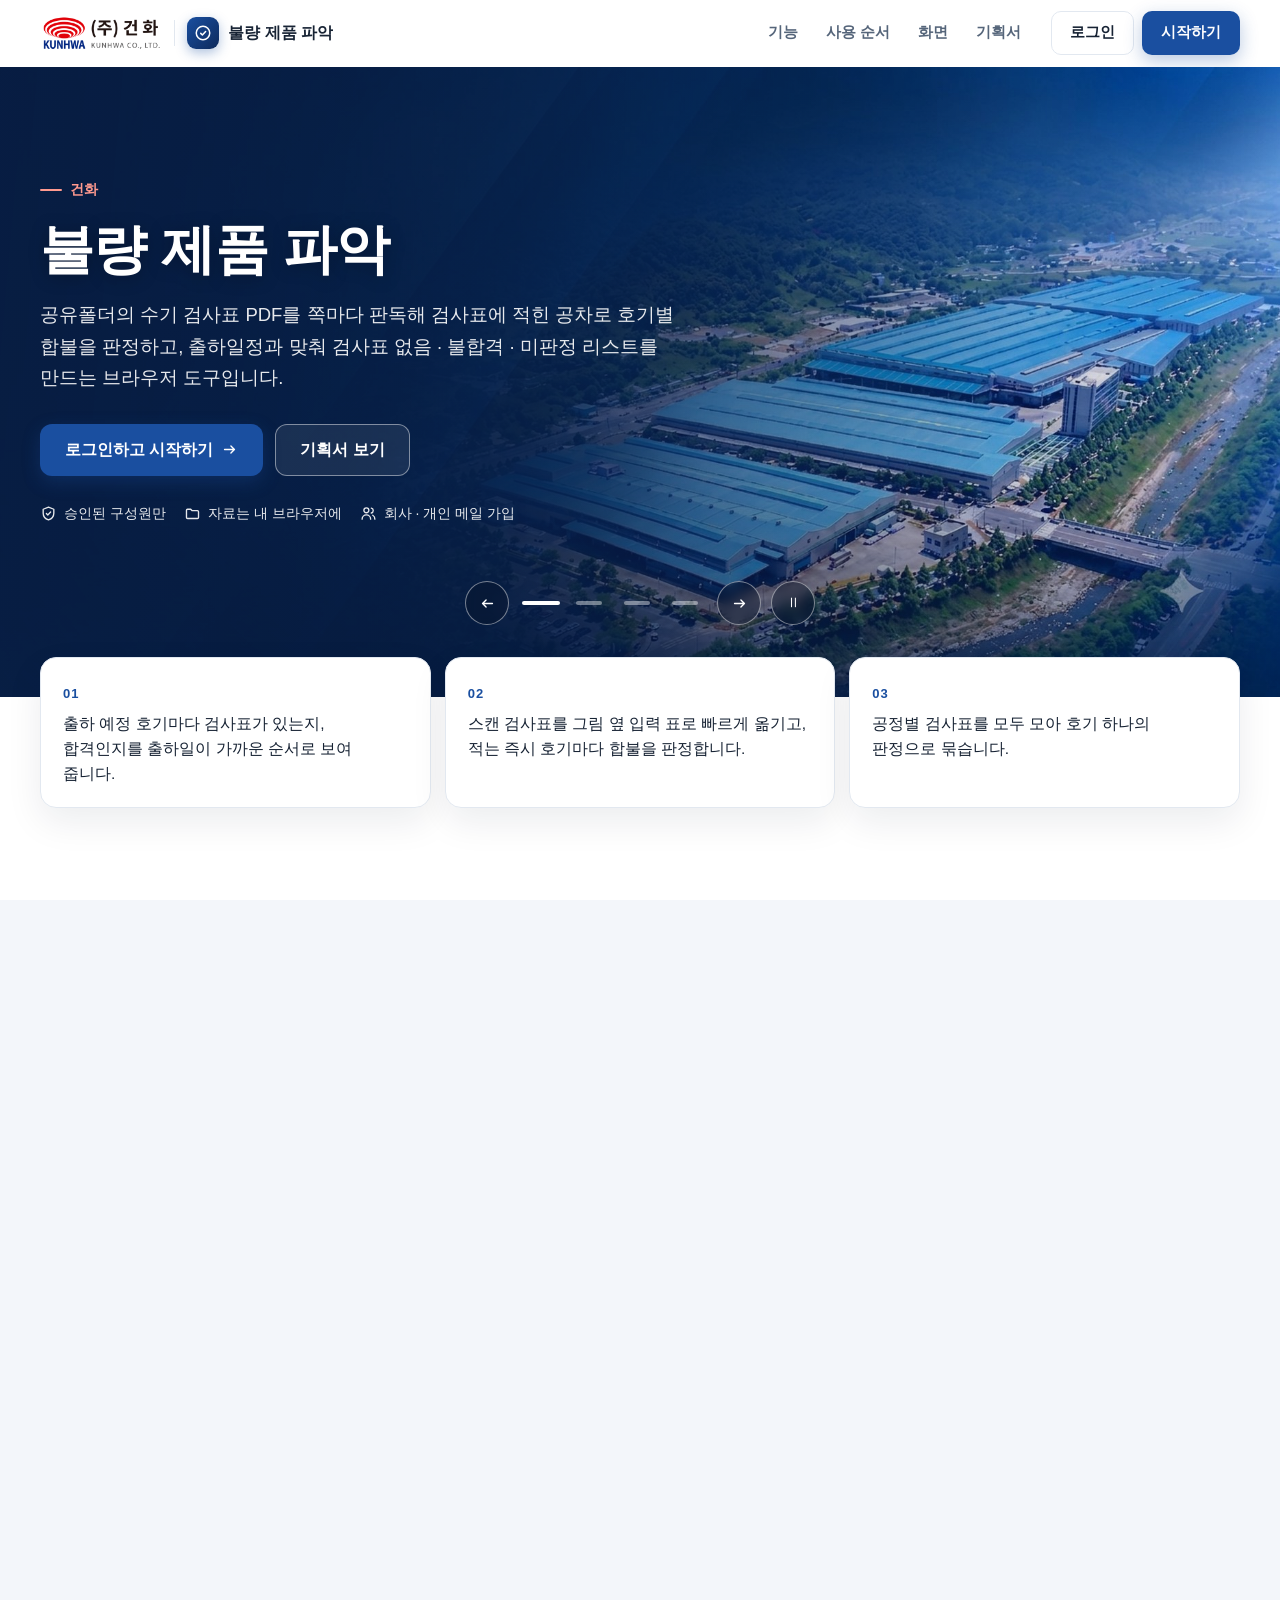
==== commit 98fa88a0: "개발 자료 전체 공개 — 개발일지 · 기획서 원문 · 시험 · SQL · 스크립트 · README (수강생 내려받기용) Co-Authored-By: Claude Fable 5.2 " ====
--- a/index.html
+++ b/index.html
@@ -17,10 +17,11 @@
        v3: location.reload() 대신 질의 붙은 주소로 — reload 가 Fastly 에 남은 옛 판을 다시 받아 멈추던 것(10-21 build-data 강의안).
        탭 전환·포커스로는 옮기지 않는다(입력 유실). file:// 로 열면 아무것도 하지 않는다(data10-07 과 같음). ETag 는 Cloudflare 가 지워서 쓸 수 없다. 원본: dreamit-1000/scripts/fresh-guard/guard.html -->
   <script>(function(){try{var L=location,P='_fg',h=window.history,q=L.search;if(L.protocol==='file:')return;if(/[?&]_fg=/.test(q)&&h&&h.replaceState){q=q.replace(/([?&])_fg=[^&]*&?/,'$1').replace(/[?&]$/,'');h.replaceState(h.state,'',L.pathname+q+L.hash);}var d=Date.parse(document.lastModified),u=L.pathname+L.search,k='__fresh_guard',t=0;if(!d||!window.fetch||!window.sessionStorage)return;var g=function(s,v){return s+(s.indexOf('?')<0?'?':'&')+P+'='+v;};var c=function(){var n=Date.now();if(n-t<15000)return;t=n;fetch(g(u,n),{method:'HEAD',cache:'no-store'}).then(function(r){var lm=r.headers.get('last-modified'),f=lm&&Date.parse(lm);if(!f||f<=d+1000)return;if(sessionStorage.getItem(k)===lm)return;sessionStorage.setItem(k,lm);L.replace(g(L.pathname+L.search,f)+L.hash);})['catch'](function(){});};c();var p=h&&h.pushState;if(p)h.pushState=function(){var x=p.apply(this,arguments);c();return x;};addEventListener('hashchange',c);addEventListener('popstate',c);}catch(e){}})();</script>
-  <link rel="stylesheet" href="css/style.css?v=2026-11-11.1">
+  <link rel="stylesheet" href="css/style.css?v=2026-11-11.6">
   <!-- auth-kit: 로그인 전에는 도구 화면을 감춘다(js/auth.js 가 판정 뒤 푼다) -->
   <script>document.documentElement.classList.add('auth-lock')</script>
-  <link rel="stylesheet" href="css/auth.css?v=2026-11-11.1">
+  <link rel="stylesheet" href="css/auth.css?v=2026-11-11.6">
+  <link rel="stylesheet" href="css/board.css?v=2026-11-11.6">
   <!-- /auth-kit -->
 </head>
 <body>
@@ -53,17 +54,18 @@
   <div id="toast" class="toast" role="status" aria-live="polite" hidden></div>
 
   <!-- 로컬 파일(file://)로 열어도 돌도록 module 이 아닌 일반 스크립트로 불러옵니다. pdf.js 와 샘플 PDF 는 처음 필요할 때 불러옵니다(app.js) -->
-  <script src="vendor/xlsx.full.min.js?v=2026-11-11.1"></script>
-  <script src="js/logic.js?v=2026-11-11.1"></script>
-  <script src="js/sample-data.js?v=2026-11-11.1"></script>
-  <script src="js/store.js?v=2026-11-11.1"></script>
-  <script src="js/ai-endpoint.js?v=2026-11-11.1"></script>
-  <script src="js/ai-panel.js?v=2026-11-11.1"></script>
-  <script src="js/app.js?v=2026-11-11.1"></script>
+  <script src="vendor/xlsx.full.min.js?v=2026-11-11.6"></script>
+  <script src="js/logic.js?v=2026-11-11.6"></script>
+  <script src="js/sample-data.js?v=2026-11-11.6"></script>
+  <script src="js/store.js?v=2026-11-11.6"></script>
+  <script src="js/ai-endpoint.js?v=2026-11-11.6"></script>
+  <script src="js/ai-panel.js?v=2026-11-11.6"></script>
+  <script src="js/app.js?v=2026-11-11.6"></script>
   <!-- auth-kit: 로그인 · 사용 신청 · 승인(정본 data10-00/kit/auth) -->
-  <script src="vendor/supabase.js?v=2026-11-11.1"></script>
-  <script src="js/auth-config.js?v=2026-11-11.1"></script>
-  <script src="js/auth.js?v=2026-11-11.1"></script>
+  <script src="vendor/supabase.js?v=2026-11-11.6"></script>
+  <script src="js/auth-config.js?v=2026-11-11.6"></script>
+  <script src="js/board.js?v=2026-11-11.6"></script>
+  <script src="js/auth.js?v=2026-11-11.6"></script>
   <!-- /auth-kit -->
 </body>
 </html>
--- a/css/auth.css
+++ b/css/auth.css
@@ -504,3 +504,68 @@
 .kp-members tr.is-pending td { background: color-mix(in srgb, var(--ag-warn-bg) 55%, #fff); }
 .kp-chg { display: inline-block; margin: 0 10px 4px 0; font-size: 13.5px; }
 @media print { .kit-shell .side, .kit-shell .sidebar, .kit-shell .topbar, .kp-toc, .kit-nav { display: none !important; } .kp-card { break-inside: avoid; border-color: #ccc; } }
+
+/* ───────── 첫 화면: 사진 슬라이드(hero_mode = slide) ───────── */
+.hp-hero-wrap { display: contents; }
+.hp-slide { background: var(--ag-navy-2); }
+.hp-slide::after { display: none; }
+.hp-sl-track { position: absolute; inset: 0; display: flex; transition: transform .9s cubic-bezier(.22, .7, .2, 1); will-change: transform; }
+.hp-sl { flex: 0 0 100%; background: 78% center / cover no-repeat; }   /* 왼쪽에 제목이 놓이므로 사진의 오른쪽(주제)을 살린다 */
+.hp-slide::before { content: ''; position: absolute; inset: 0; z-index: 1; pointer-events: none;
+  background: linear-gradient(95deg, color-mix(in srgb, var(--ag-navy-2) 92%, transparent) 0%, color-mix(in srgb, var(--ag-navy-2) 74%, transparent) 42%, color-mix(in srgb, var(--ag-navy-2) 22%, transparent) 78%, transparent 100%),
+              linear-gradient(0deg, rgba(0, 0, 0, .34) 0%, transparent 34%); }
+.hp-slide .hp-slide-in { z-index: 2; grid-template-columns: minmax(0, 1fr); min-height: clamp(480px, 70vh, 740px); padding-bottom: 150px; }
+.hp-slide .hp-hero-copy { max-width: 720px; }
+.hp-slide h1 { color: #fff; text-shadow: 0 2px 18px rgba(0, 0, 0, .28); }
+.hp-slide .hp-lead, .hp-slide .hp-trust-chips li { color: rgba(255, 255, 255, .9); }
+.hp-sl-ctl { position: absolute; z-index: 3; left: 0; right: 0; bottom: 72px; display: flex; align-items: center; justify-content: center; gap: 10px; }
+.hp-sl-btn { width: 44px; height: 44px; display: inline-grid; place-items: center; border-radius: 50%; border: 1px solid rgba(255, 255, 255, .45); background: rgba(10, 20, 40, .38); color: #fff; cursor: pointer; font: inherit; font-size: 13px; backdrop-filter: blur(6px); }
+.hp-sl-btn:hover { background: rgba(10, 20, 40, .6); border-color: #fff; }
+.hp-sl-btn:focus-visible, .hp-sl-dots button:focus-visible { outline: 2px solid #fff; outline-offset: 2px; }
+.hp-flip { transform: scaleX(-1); }
+.hp-sl-dots { display: flex; align-items: center; gap: 4px; }
+.hp-sl-dots button { width: 44px; height: 44px; padding: 0; border: 0; background: none; cursor: pointer; display: grid; place-items: center; }
+.hp-sl-dots button::before { content: ''; width: 26px; height: 4px; border-radius: 4px; background: rgba(255, 255, 255, .42); transition: background .2s, width .2s; }
+.hp-sl-dots button[aria-current="true"]::before { background: #fff; width: 38px; }
+.hp-sl-cap { position: absolute; z-index: 3; right: var(--hp-pad, 20px); bottom: 82px; margin: 0; font-size: 13px; color: rgba(255, 255, 255, .8); max-width: 34ch; text-align: right; }
+.hp-sl-cap:empty { display: none; }
+.ag-light .hp-slide h1 { color: #fff; }
+.ag-light .hp-slide .hp-lead, .ag-light .hp-slide .hp-trust-chips li { color: rgba(255, 255, 255, .9); }
+@media (max-width: 899px) { .hp-sl-cap { display: none; } .hp-slide .hp-slide-in { min-height: 0; padding-bottom: 140px; } }
+@media (prefers-reduced-motion: reduce) { .hp-sl-track { transition: none; } }
+/* 관리자 「첫 화면」 */
+.ks-opts { display: grid; grid-template-columns: minmax(0, 1fr); gap: 12px; }
+@media (min-width: 900px) { .ks-opts { grid-template-columns: repeat(2, minmax(0, 1fr)); } }
+.ag-form .ks-opt { display: flex; align-items: flex-start; gap: 12px; padding: 16px; border: 1.5px solid var(--ag-line); border-radius: 12px; cursor: pointer; font-weight: 400; }
+.ks-opt:has(input:checked) { border-color: var(--ag-brand); background: color-mix(in srgb, var(--ag-brand) 6%, #fff); }
+.ks-opt.is-off { opacity: .6; cursor: not-allowed; }
+.ag-form .ks-opt input { width: 20px; height: 20px; padding: 0; margin-top: 2px; flex: none; }
+.ks-opt span { display: grid; gap: 4px; } .ks-opt b { font-size: 16px; color: var(--ag-ink); } .ks-opt small { font-size: 14px; line-height: 1.6; color: var(--ag-sub); }
+.ks-thumbs { list-style: none; margin: 0 0 12px; padding: 0; display: grid; grid-template-columns: repeat(auto-fill, minmax(200px, 1fr)); gap: 12px; }
+.ks-thumbs li { display: grid; gap: 6px; font-size: 13px; color: var(--ag-sub); }
+.ks-thumbs img { width: 100%; aspect-ratio: 16 / 7.5; object-fit: cover; border-radius: 10px; border: 1px solid #e2e8f0; display: block; }
+.kp code { padding: 1px 6px; border-radius: 6px; background: #eef2f6; font-size: .92em; }
+
+/* 밝은 사진(slides[].tone = light): 왼쪽을 흰 면으로 받치고 글자를 어둡게 */
+.hp-slide::before, .hp-slide h1, .hp-slide .hp-lead, .hp-slide .hp-trust-chips li, .hp-slide .hp-eyebrow { transition: color .5s, background .5s, opacity .5s; }
+.hp-slide.hp-sl-light::before { background: linear-gradient(95deg, rgba(255, 255, 255, .9) 0%, rgba(255, 255, 255, .72) 40%, rgba(255, 255, 255, .12) 72%, transparent 100%); }
+.hp-slide.hp-sl-light h1 { color: var(--ag-navy); text-shadow: 0 1px 12px rgba(255, 255, 255, .7); }
+.hp-slide.hp-sl-light .hp-lead, .hp-slide.hp-sl-light .hp-trust-chips li { color: var(--ag-ink); }
+.hp-slide.hp-sl-light .hp-eyebrow { color: var(--ag-brand-d); }
+.hp-slide.hp-sl-light .hp-line { color: var(--ag-navy); border-color: color-mix(in srgb, var(--ag-navy) 45%, transparent); background: rgba(255, 255, 255, .55); }
+.hp-slide.hp-sl-light .hp-sl-cap { color: var(--ag-ink); }
+.hp-slide.hp-sl-light .hp-sl-dots button::before { background: color-mix(in srgb, var(--ag-navy) 35%, transparent); }
+.hp-slide.hp-sl-light .hp-sl-dots button[aria-current="true"]::before { background: var(--ag-navy); }
+
+/* 슬라이드 히어로 글자: 배지 · 제목 줄 · 설명 · 단추가 차례로 떠오른다 */
+.hp-ln { display: block; }
+.hp-fx .hp-fxi { opacity: 0; transform: translateY(22px); transition: opacity .7s ease, transform .7s cubic-bezier(.2, .7, .2, 1); transition-delay: calc(var(--i, 0) * 140ms + 120ms); }
+.hp-fx-on .hp-fx .hp-fxi { opacity: 1; transform: none; }
+.hp-badge { display: inline-flex; align-items: center; margin: 0 0 18px; padding: 7px 16px; border-radius: 999px; background: var(--ag-accent); color: #1a1205; font-size: 15px; font-weight: 800; letter-spacing: .01em; box-shadow: 0 6px 18px rgba(0, 0, 0, .22); }
+.hp-slide .hp-lead { margin-bottom: 4px; }
+@media (prefers-reduced-motion: reduce) { .hp-fx .hp-fxi { opacity: 1; transform: none; transition: none; } }
+/* landing.cards — 아이콘 카드 */
+.hp-cardi { display: flex; align-items: flex-start; gap: 14px; }
+.hp-cardi-ic { flex: none; width: 48px; height: 48px; border-radius: 12px; display: grid; place-items: center; background: color-mix(in srgb, var(--ag-brand) 12%, #fff); color: var(--ag-brand-d); }
+.hp-cardi b { display: block; font-size: 18px; color: var(--ag-ink); }
+.hp-cardi p { margin: 4px 0 0; font-size: 14.5px; color: var(--ag-sub); }
--- a/css/board.css
+++ b/css/board.css
@@ -0,0 +1,38 @@
+/* data10 게시판 · 새 글 알림 — 정본: data10-00/kit/auth/css/board.css */
+.kit-ext-n { display: inline-grid; place-items: center; min-width: 18px; height: 18px; padding: 0 5px; margin-left: 6px; border-radius: 9px; background: #d92d20; color: #fff; font-size: 11.5px; font-weight: 800; line-height: 1; }
+.kit-ext-n[hidden] { display: none; }
+.kit-nav .kit-ext-n { margin-left: auto; }
+.kb-tools { display: flex; flex-wrap: wrap; gap: 8px; align-items: center; margin: 0 0 14px; }
+.kb-tools .kb-right { margin-left: auto; }
+.kb-danger { color: var(--ag-err); } .kb-danger:hover { border-color: var(--ag-err); }
+.kb-list { list-style: none; margin: 0; padding: 0; }
+.kb-list li + li { border-top: 1px solid #e8edf3; }
+.kb-list a { display: flex; flex-wrap: wrap; align-items: center; gap: 6px 10px; padding: 14px 10px; min-height: 48px; color: var(--ag-ink); text-decoration: none; border-radius: 10px; }
+.kb-list a:hover { background: #f4f7fb; }
+.kb-t { font-size: 16px; font-weight: 700; word-break: keep-all; overflow-wrap: anywhere; }
+.kb-m { margin-left: auto; font-size: 13.5px; color: var(--ag-sub); white-space: nowrap; }
+.kb-c { font-size: 12.5px; font-weight: 700; color: var(--ag-sub); }
+.kb-pin, .kb-new { display: inline-block; padding: 2px 8px; border-radius: 999px; font-size: 12px; font-weight: 800; white-space: nowrap; }
+.kb-pin { background: color-mix(in srgb, var(--ag-brand) 14%, #fff); color: var(--ag-brand-d); margin-right: 6px; }
+.kb-new { background: #fdecea; color: #b3261e; }
+.kb-empty, .kb-dim { color: var(--ag-sub); font-size: 15px; margin: 6px 0; }
+.kb-err { margin: 0 0 12px; padding: 10px 12px; border-radius: 10px; background: var(--ag-err-bg); color: var(--ag-err); font-size: 14.5px; }
+.kb-post h2 { font-size: 20px; line-height: 1.4; margin-bottom: 6px; word-break: keep-all; overflow-wrap: anywhere; }
+.kb-meta { margin: 0 0 12px; font-size: 13.5px; color: var(--ag-sub); }
+.kb-body { font-size: 15.5px; line-height: 1.75; word-break: keep-all; overflow-wrap: anywhere; }
+.kb-coms { list-style: none; margin: 0 0 16px; padding: 0; display: grid; gap: 12px; }
+.kb-coms li { padding: 12px 14px; border-radius: 12px; background: #f6f8fb; }
+.kb-coms .kb-meta { margin-bottom: 4px; }
+.kb-link { font: inherit; font-size: 13px; border: 0; background: none; color: var(--ag-sub); text-decoration: underline; cursor: pointer; padding: 0 4px; }
+.kb-form textarea, .kb-cform textarea, .kb-form select { font: inherit; font-size: 16px; font-weight: 400; padding: 10px 12px; border: 1px solid var(--ag-line); border-radius: 9px; background: #fff; color: var(--ag-ink); width: 100%; box-sizing: border-box; }
+.kb-form textarea, .kb-cform textarea { resize: vertical; line-height: 1.65; }
+.kb-form textarea:focus, .kb-cform textarea:focus, .kb-form select:focus { outline: 2px solid var(--ag-brand); outline-offset: 1px; border-color: var(--ag-brand); }
+.kb-form .kb-chk { display: flex; align-items: center; gap: 8px; font-weight: 600; }
+.kb-form .kb-chk input { width: 18px; height: 18px; padding: 0; }
+.kb code, .kb-form code { padding: 1px 6px; border-radius: 6px; background: #eef2f6; font-size: .92em; }
+.kb-toast { position: fixed; right: 18px; bottom: 18px; z-index: 9000; display: flex; align-items: center; gap: 12px; max-width: min(360px, calc(100vw - 36px)); padding: 13px 16px; border: 0; border-radius: 14px; background: var(--ag-navy, #172334); color: #fff; font: inherit; text-align: left; cursor: pointer; box-shadow: 0 14px 34px rgba(15, 30, 55, .28); }
+.kb-toast span { display: grid; gap: 2px; min-width: 0; }
+.kb-toast b { font-size: 14.5px; }
+.kb-toast small { font-size: 13.5px; opacity: .85; overflow: hidden; text-overflow: ellipsis; white-space: nowrap; }
+@media (max-width: 639px) { .kb-m { margin-left: 0; width: 100%; } }
+@media print { .kb-toast, .kb-tools { display: none !important; } }
